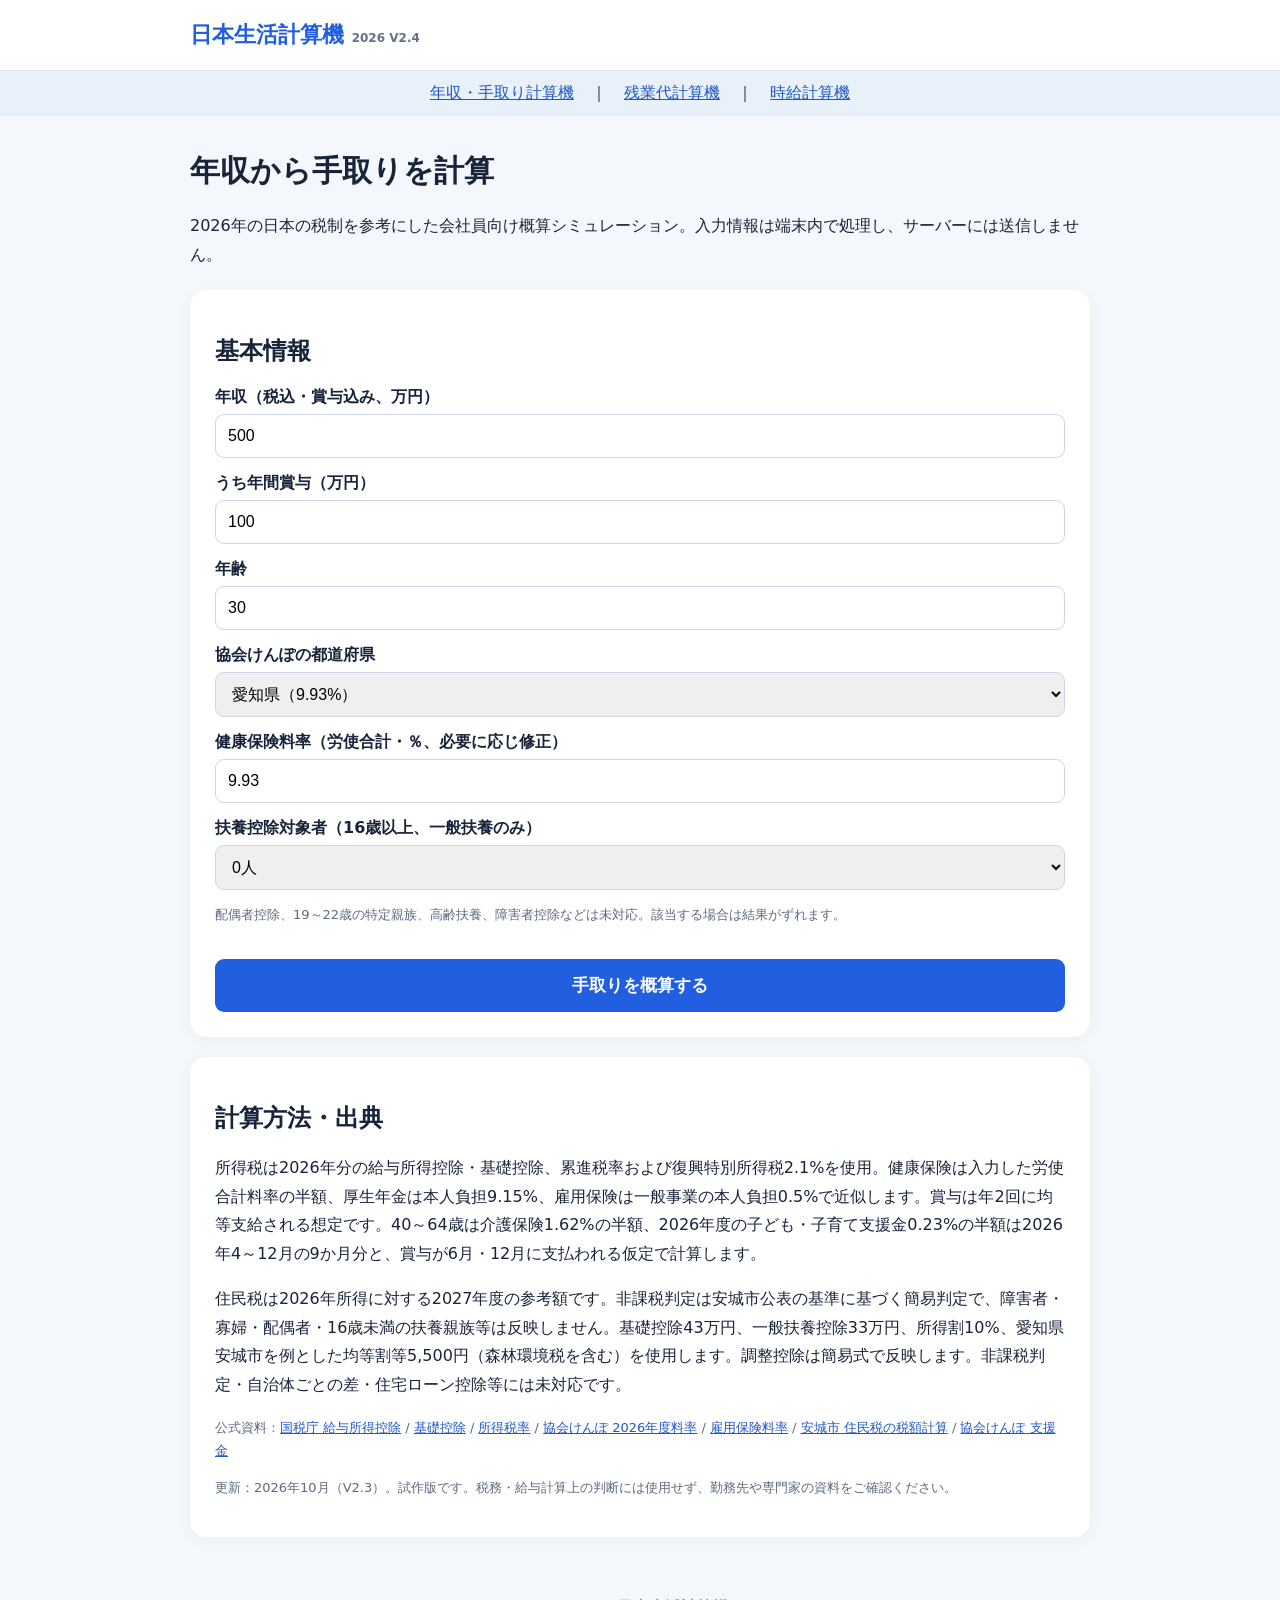
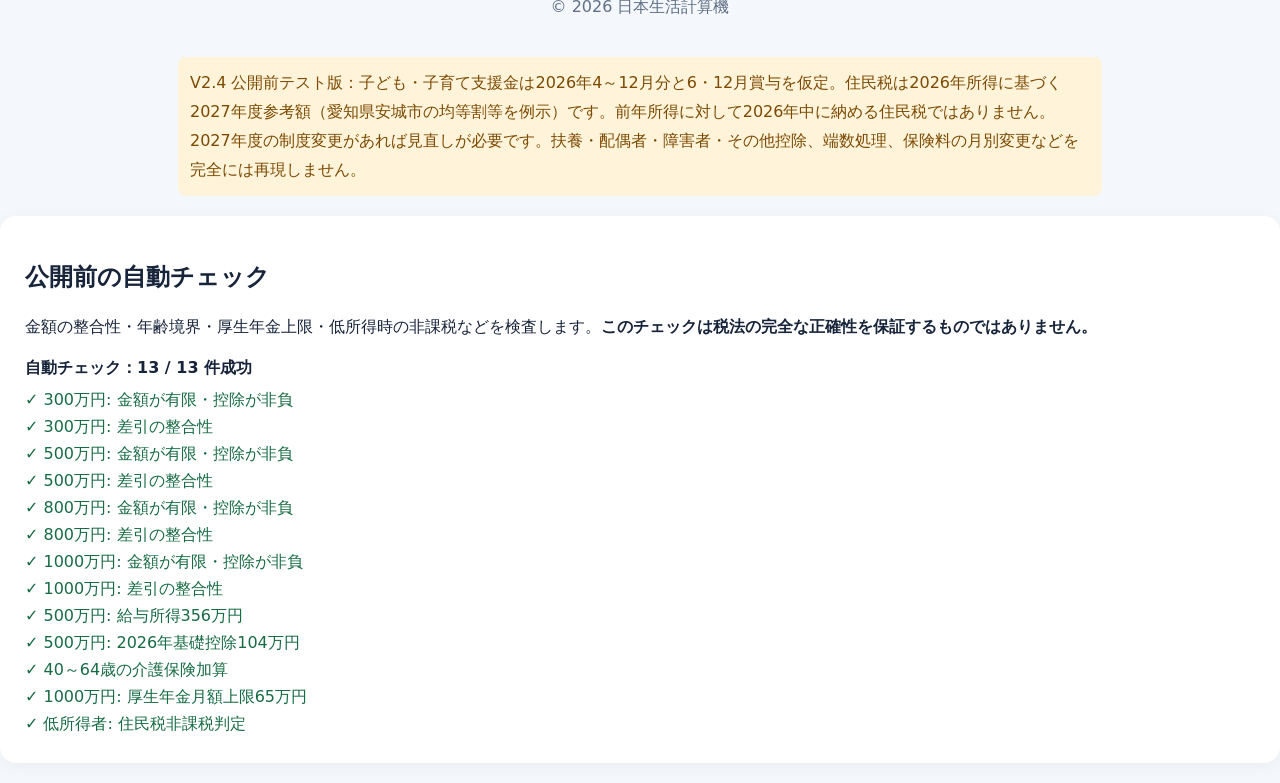
==== index.html @ a896afad "Add files via upload" ====
<!DOCTYPE html>
<html lang="ja"><head><meta charset="UTF-8"><meta name="viewport" content="width=device-width,initial-scale=1"><title>年収手取り計算 2026 | 日本生活計算機</title>
<style>body{font-family:system-ui,'Noto Sans JP',sans-serif;background:#f4f7fb;color:#17243a;margin:0}header{background:white;border-bottom:1px solid #dbe3ee;padding:20px max(20px,calc((100vw - 900px)/2));font-size:22px;font-weight:750;color:#225ee0}main{max-width:900px;margin:35px auto;padding:0 18px}h1{font-size:30px}p{line-height:1.8}.card{background:white;border-radius:16px;padding:25px;margin:20px 0;box-shadow:0 3px 16px #1527460c}label{display:block;font-weight:650;margin:15px 0 6px}input,select{width:100%;box-sizing:border-box;padding:12px;border:1px solid #ccd7e6;border-radius:9px;font-size:16px}button{background:#225ee0;color:white;border:0;border-radius:9px;padding:15px;width:100%;font-size:17px;font-weight:700;cursor:pointer;margin-top:20px}.grid{display:grid;grid-template-columns:1fr 1fr;gap:12px}.metric{background:#f3f7ff;border-radius:10px;padding:16px}.metric strong{display:block;font-size:23px;margin-top:5px}.hero{background:#eaf2ff;padding:20px;border-radius:12px;text-align:center}.hero strong{font-size:34px;color:#225ee0}.muted{color:#5c6b80;font-size:13px}.warning{background:#fff8e7;padding:12px;border-left:4px solid #e2a524}a{color:#2058c9}footer{text-align:center;color:#607086;padding:25px}@media(max-width:620px){.grid{grid-template-columns:1fr}h1{font-size:24px}.card{padding:18px}}</style></head><body>
<header>日本生活計算機 <small style="font-size:12px;color:#63718a">2026 V2.4</small>
</header>
<nav style="padding:12px;text-align:center;background:#e8f0fa">
  <a href="./index.html">年収・手取り計算機</a>
  <span style="margin:0 12px">｜</span>
  <a href="./overtime.html">残業代計算機</a>
  <span style="margin:0 12px">｜</span>
  <a href="./hourly.html">時給計算機</a>
</nav>
<main>
<h1>年収から手取りを計算</h1><p>2026年の日本の税制を参考にした会社員向け概算シミュレーション。入力情報は端末内で処理し、サーバーには送信しません。</p>
<div class="card"><h2>基本情報</h2><label for="income">年収（税込・賞与込み、万円）</label><input id="income" type="number" min="0" max="100000" value="500"><label for="bonus">うち年間賞与（万円）</label><input id="bonus" type="number" min="0" value="100"><label for="age">年齢</label><input id="age" type="number" min="18" max="100" value="30"><label for="pref">協会けんぽの都道府県</label><select id="pref"><option value="9.93">愛知県（9.93%）</option><option value="10">その他（下の欄で料率指定）</option></select><label for="health">健康保険料率（労使合計・％、必要に応じ修正）</label><input id="health" type="number" min="0" max="30" step="0.01" value="9.93"><label for="family">扶養控除対象者（16歳以上、一般扶養のみ）</label><select id="family"><option value="0">0人</option><option value="1">1人</option><option value="2">2人</option><option value="3">3人</option></select><p class="muted">配偶者控除、19～22歳の特定親族、高齢扶養、障害者控除などは未対応。該当する場合は結果がずれます。</p><button id="calc">手取りを概算する</button></div>
<div id="result" class="card" hidden><h2>年間の概算結果</h2><div class="hero">年間手取り（推計）<br><strong id="take">-</strong></div><div class="grid" style="margin-top:14px"><div class="metric">月平均手取り（賞与込み÷12）<strong id="monthly">-</strong></div><div class="metric">社会保険料（本人負担）<strong id="social">-</strong></div><div class="metric">所得税＋復興特別所得税<strong id="tax">-</strong></div><div class="metric">住民税（2026年所得→2027年度の参考額）<strong id="resident">-</strong></div></div><p class="warning">これは給与明細の再現ではありません。社会保険は標準報酬月額の等級を近似し、標準賞与額は上限を反映しますが、支給月・等級・端数処理の違いで実際の金額とずれます。住民税は前年所得で決まります。本表示は2026年所得に対する2027年度の参考値であり、2026年中の給与天引き額とは異なります。生命保険料控除・住宅ローン控除・配偶者控除等は未反映です。</p><div id="details" class="muted" style="line-height:1.9;margin-top:16px"></div></div>
<div class="card"><h2>計算方法・出典</h2><p>所得税は2026年分の給与所得控除・基礎控除、累進税率および復興特別所得税2.1%を使用。健康保険は入力した労使合計料率の半額、厚生年金は本人負担9.15%、雇用保険は一般事業の本人負担0.5%で近似します。賞与は年2回に均等支給される想定です。40～64歳は介護保険1.62%の半額、2026年度の子ども・子育て支援金0.23%の半額は2026年4～12月の9か月分と、賞与が6月・12月に支払われる仮定で計算します。</p><p>住民税は2026年所得に対する2027年度の参考額です。非課税判定は安城市公表の基準に基づく簡易判定で、障害者・寡婦・配偶者・16歳未満の扶養親族等は反映しません。基礎控除43万円、一般扶養控除33万円、所得割10%、愛知県安城市を例とした均等割等5,500円（森林環境税を含む）を使用します。調整控除は簡易式で反映します。非課税判定・自治体ごとの差・住宅ローン控除等には未対応です。</p><p class="muted">公式資料：<a href="https://www.nta.go.jp/taxes/shiraberu/taxanswer/shotoku/1410.htm" target="_blank" rel="noopener">国税庁 給与所得控除</a> / <a href="https://www.nta.go.jp/taxes/shiraberu/taxanswer/shotoku/1199.htm" target="_blank" rel="noopener">基礎控除</a> / <a href="https://www.nta.go.jp/taxes/shiraberu/taxanswer/shotoku/2260.htm" target="_blank" rel="noopener">所得税率</a> / <a href="https://www.kyoukaikenpo.or.jp/about/business/insurance_rate/rate_prefectures/r08/" target="_blank" rel="noopener">協会けんぽ 2026年度料率</a> / <a href="https://www.mhlw.go.jp/stf/seisakunitsuite/bunya/0000108634.html" target="_blank" rel="noopener">雇用保険料率</a> / <a href="https://www.city.anjo.aichi.jp/kurasu/zeikin/shiminzei/kojinshiminzei/zeigakukeisan.html" target="_blank" rel="noopener">安城市 住民税の税額計算</a> / <a href="https://www.kyoukaikenpo.or.jp/about/business/insurance_rate/003/index.html" target="_blank" rel="noopener">協会けんぽ 支援金</a></p><p class="muted">更新：2026年10月（V2.3）。試作版です。税務・給与計算上の判断には使用せず、勤務先や専門家の資料をご確認ください。</p></div></main><footer>© 2026 日本生活計算機</footer>
<p style="max-width:900px;margin:14px auto;color:#7c4a03;background:#fff4da;padding:12px;border-radius:8px">V2.4 公開前テスト版：子ども・子育て支援金は2026年4～12月分と6・12月賞与を仮定。住民税は2026年所得に基づく2027年度参考額（愛知県安城市の均等割等を例示）です。前年所得に対して2026年中に納める住民税ではありません。2027年度の制度変更があれば見直しが必要です。扶養・配偶者・障害者・その他控除、端数処理、保険料の月別変更などを完全には再現しません。</p>
<div class="card"><h2>公開前の自動チェック</h2><p>金額の整合性・年齢境界・厚生年金上限・低所得時の非課税などを検査します。<b>このチェックは税法の完全な正確性を保証するものではありません。</b></p><div id="test-report">テスト実行中...</div></div>
<script>
const $=id=>document.getElementById(id),yen=n=>Math.round(n).toLocaleString('ja-JP')+' 円';
$('pref').addEventListener('change',()=>{$('health').value=$('pref').value});
function salaryDeduction(y){if(y<=2200000)return Math.min(y,740000);if(y<=3600000)return y*.3+80000;if(y<=6600000)return y*.2+440000;if(y<=8500000)return y*.1+1100000;return 1950000}
function basic(y){if(y<=4890000)return 1040000;if(y<=6550000)return 670000;if(y<=23500000)return 620000;if(y<=24000000)return 480000;if(y<=24500000)return 320000;if(y<=25000000)return 160000;return 0}
function nationalTax(t){t=Math.floor(Math.max(0,t)/1000)*1000;let r=0,d=0;if(t<1950000){r=.05}else if(t<3300000){r=.1;d=97500}else if(t<6950000){r=.2;d=427500}else if(t<9000000){r=.23;d=636000}else if(t<18000000){r=.33;d=1536000}else if(t<40000000){r=.4;d=2796000}else{r=.45;d=4796000}return Math.max(0,t*r-d)*1.021}
// 協会けんぽ・厚生年金の標準報酬月額の代表的な等級（概算）
const grades=[58000,68000,78000,88000,98000,104000,110000,118000,126000,134000,142000,150000,160000,170000,180000,190000,200000,220000,240000,260000,280000,300000,320000,340000,360000,380000,410000,440000,470000,500000,530000,560000,590000,620000,650000,680000,710000,750000,790000,830000,880000,930000,980000,1030000,1090000,1150000,1210000,1270000,1330000,1390000];
function gradeFor(monthly, pension){
  const allowed=grades.filter(g=>pension?(g>=88000&&g<=650000):(g>=58000&&g<=1390000));
  let best=allowed[0];
  for(const g of allowed){if(Math.abs(g-monthly)<Math.abs(best-monthly))best=g}
  return best;
}
function estimate(input){
  const {y,b,age,rate,f}=input;
  const salary=Math.max(0,y-salaryDeduction(y)),base=basic(salary);
  const monthly=(y-b)/12;
  const healthGrade=gradeFor(monthly,false),pensionGrade=gradeFor(monthly,true);
  const careRate=age>=40&&age<=64?.0162:0;
  const bonusEach=b/2;
  const healthBonus=Math.min(5730000,Math.floor(b/1000)*1000);
  const pensionBonus=2*Math.min(1500000,Math.floor(bonusEach/1000)*1000);
  const healthBase=healthGrade*12+healthBonus;
  const pensionBase=pensionGrade*12+pensionBonus;
  const healthInsurance=healthBase*rate/100/2;
  const careInsurance=healthBase*careRate/2;
  // 2026年4月開始。年額は制度開始後の料率を12か月適用した比較用の年換算概算。
  const childSupport=(healthGrade*9+healthBonus)*.0023/2;
  const pensionInsurance=pensionBase*.0915;
  const unemployment=y*.005;
  const social=healthInsurance+careInsurance+childSupport+pensionInsurance+unemployment;
  const taxable=Math.max(0,salary-social-base-f*380000);
  const tax=Math.floor(nationalTax(taxable));
  const residentTaxable=Math.max(0,Math.floor((salary-social-430000-f*330000)/1000)*1000);
  // 安城市公表の非課税基準（扶養人数は入力した一般扶養のみの簡易モデル）
  const residentIncomeExempt = salary <= (f===0?450000:350000*(f+1)+420000);
  const residentFlatExempt = salary <= (f===0?420000:320000*(f+1)+289000);
  // 安城市モデル: 均等割4,500円＋森林環境税1,000円。調整控除の最低額2,500円（一般扶養人数による差額は簡易処理）
  const personalDiff=50000+f*50000; // 基礎控除の人的控除差5万円、一般扶養差5万円/人
  const adjust=residentTaxable<=2000000?Math.max(2500,Math.min(personalDiff,residentTaxable)*.05):Math.max(2500,(personalDiff-(residentTaxable-2000000))*.05);
  const residentIncomePart=residentIncomeExempt?0:Math.max(0,Math.floor((residentTaxable*.1-adjust)/100)*100);
  const residentFlatPart=residentFlatExempt?0:5500;
  const resident=residentIncomePart+residentFlatPart;
  return {y,b,salary,base,healthGrade,pensionGrade,healthInsurance,careInsurance,childSupport,pensionInsurance,unemployment,social,taxable,tax,residentTaxable,residentAdjust:residentIncomeExempt?0:adjust,residentIncomePart,residentFlatPart,resident,take:y-social-tax-resident};
}
// 公開前の回帰テスト（画面表示とブラウザコンソール）
function runRegressionTests(){
 const tests=[];
 const check=(name,ok)=>{tests.push({name,ok});console.assert(ok,name)};
 for(const income of [300,500,800,1000]){
   const r=estimate({y:income*10000,b:income*2000,age:30,rate:9.93,f:0});
   check(`${income}万円: 金額が有限・控除が非負`,Number.isFinite(r.take)&&r.take<=r.y&&r.social>=0&&r.tax>=0&&r.resident>=0);
   check(`${income}万円: 差引の整合性`,Math.abs(r.take-(r.y-r.social-r.tax-r.resident))<.01);
 }
 const p={y:5000000,b:1000000,age:30,rate:9.93,f:0};
 const a=estimate(p),older=estimate({...p,age:45});
 check('500万円: 給与所得356万円',a.salary===3560000);
 check('500万円: 2026年基礎控除104万円',a.base===1040000);
 check('40～64歳の介護保険加算',older.careInsurance>0&&a.careInsurance===0);
 const high=estimate({y:10000000,b:2000000,age:30,rate:9.93,f:0});
 check('1000万円: 厚生年金月額上限65万円',high.pensionGrade===650000);
 const low=estimate({y:1000000,b:0,age:30,rate:9.93,f:0});
 check('低所得者: 住民税非課税判定',low.resident===0);
 return tests;
}
const testResults=runRegressionTests();
const report=document.getElementById('test-report');
report.innerHTML=`<b>自動チェック：${testResults.filter(t=>t.ok).length} / ${testResults.length} 件成功</b><div style="margin-top:8px">${testResults.map(t=>`<div style="padding:3px 0;color:${t.ok?'#176b45':'#b42318'}">${t.ok?'✓':'✗'} ${t.name}</div>`).join('')}</div>`;
$('calc').addEventListener('click',()=>{
  const man=Number($('income').value),b=Number($('bonus').value),age=Number($('age').value),rate=Number($('health').value),f=Number($('family').value);
  if(!$('income').value||!Number.isFinite(man)||man<=0||!Number.isFinite(b)||b<0||b>man||!Number.isFinite(age)||age<18||age>100||!Number.isFinite(rate)||rate<0||rate>30){alert('年収・賞与・年齢・健康保険料率を確認してください。');return}
  const r=estimate({y:man*10000,b:b*10000,age,rate,f});
  $('take').textContent=yen(r.take);
  $('monthly').textContent=yen(r.take/12);
  $('social').textContent=yen(r.social);
  $('tax').textContent=yen(r.tax);
  $('resident').textContent=yen(r.resident);
  $('details').innerHTML='<h3>計算の内訳（概算）</h3>'+[
    ['給与収入',r.y],['給与所得控除',salaryDeduction(r.y)],['給与所得',r.salary],
    ['所得税の基礎控除',r.base],['健康保険（本人負担）',r.healthInsurance],['介護保険（40～64歳）',r.careInsurance],['子ども・子育て支援金（4～12月＋賞与2回の仮定）',r.childSupport],
    ['厚生年金',r.pensionInsurance],['雇用保険',r.unemployment],
    ['所得税の課税所得（千円未満切捨て前）',r.taxable],
    ['住民税の課税所得（簡易）',r.residentTaxable],['住民税・調整控除（簡易）',r.residentAdjust],['住民税・所得割（簡易）',r.residentIncomePart],['住民税・均等割＋森林環境税（安城市例）',r.residentFlatPart]
  ].map(([name,val])=>'<div style="display:flex;justify-content:space-between;gap:10px;border-bottom:1px solid #e7edf5;padding:6px 0"><span>'+name+'</span><b>'+yen(val)+'</b></div>').join('')+
  '<p>標準報酬月額の概算：健康保険 '+yen(r.healthGrade)+' ／ 厚生年金 '+yen(r.pensionGrade)+'。賞与は年2回均等支給と仮定。子ども・子育て支援金は2026年4～12月の9か月分と、賞与が6月・12月に各半額支給される仮定です。住民税は2026年所得に対する2027年度の参考額です。非課税判定は安城市公表の基準に基づく簡易判定で、障害者・寡婦・配偶者・16歳未満の扶養親族等は反映しません。</p>';
  $('result').hidden=false;$('result').scrollIntoView({behavior:'smooth'});
});
</script></body></html>
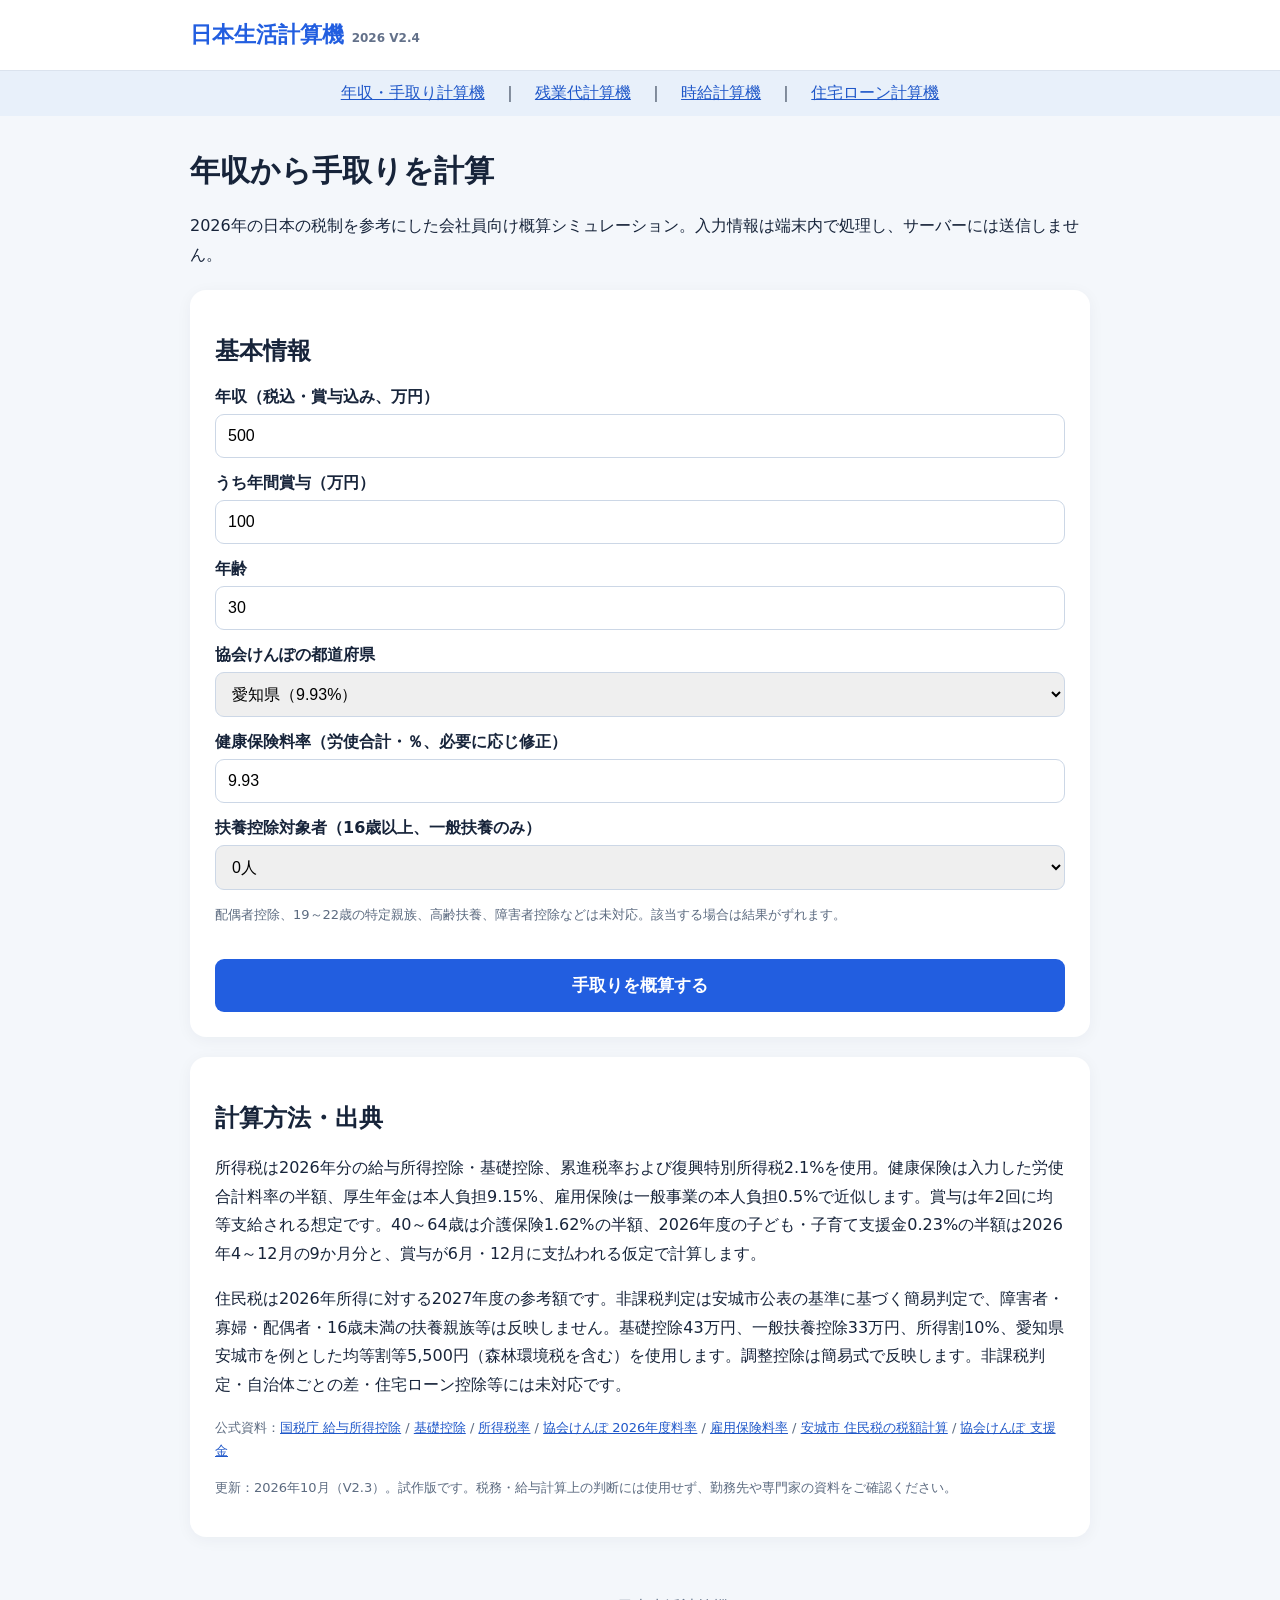
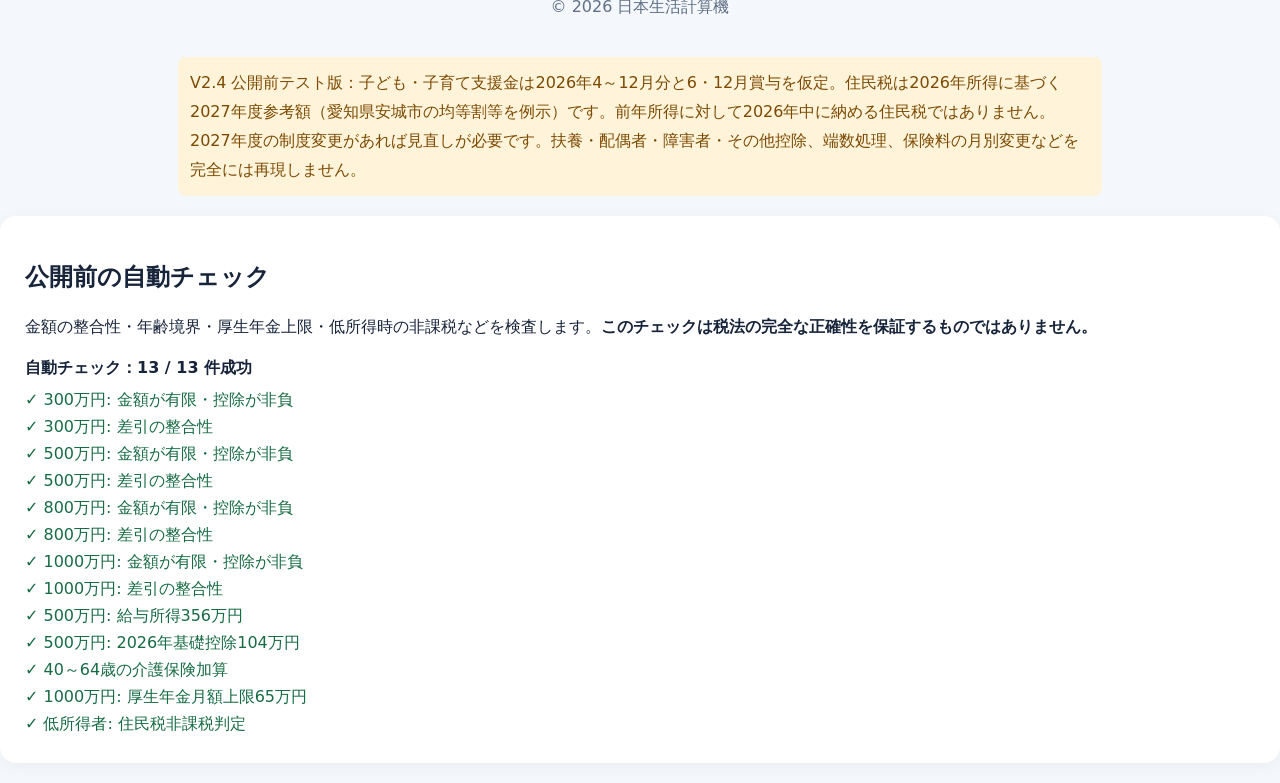
==== commit 651658c3: "Add files via upload" ====
--- a/index.html
+++ b/index.html
@@ -9,6 +9,8 @@
   <a href="./overtime.html">残業代計算機</a>
   <span style="margin:0 12px">｜</span>
   <a href="./hourly.html">時給計算機</a>
+   <span style="margin:0 12px">｜</span>
+   <a href="./mortgage.html">住宅ローン計算機</a>
 </nav>
 <main>
 <h1>年収から手取りを計算</h1><p>2026年の日本の税制を参考にした会社員向け概算シミュレーション。入力情報は端末内で処理し、サーバーには送信しません。</p>
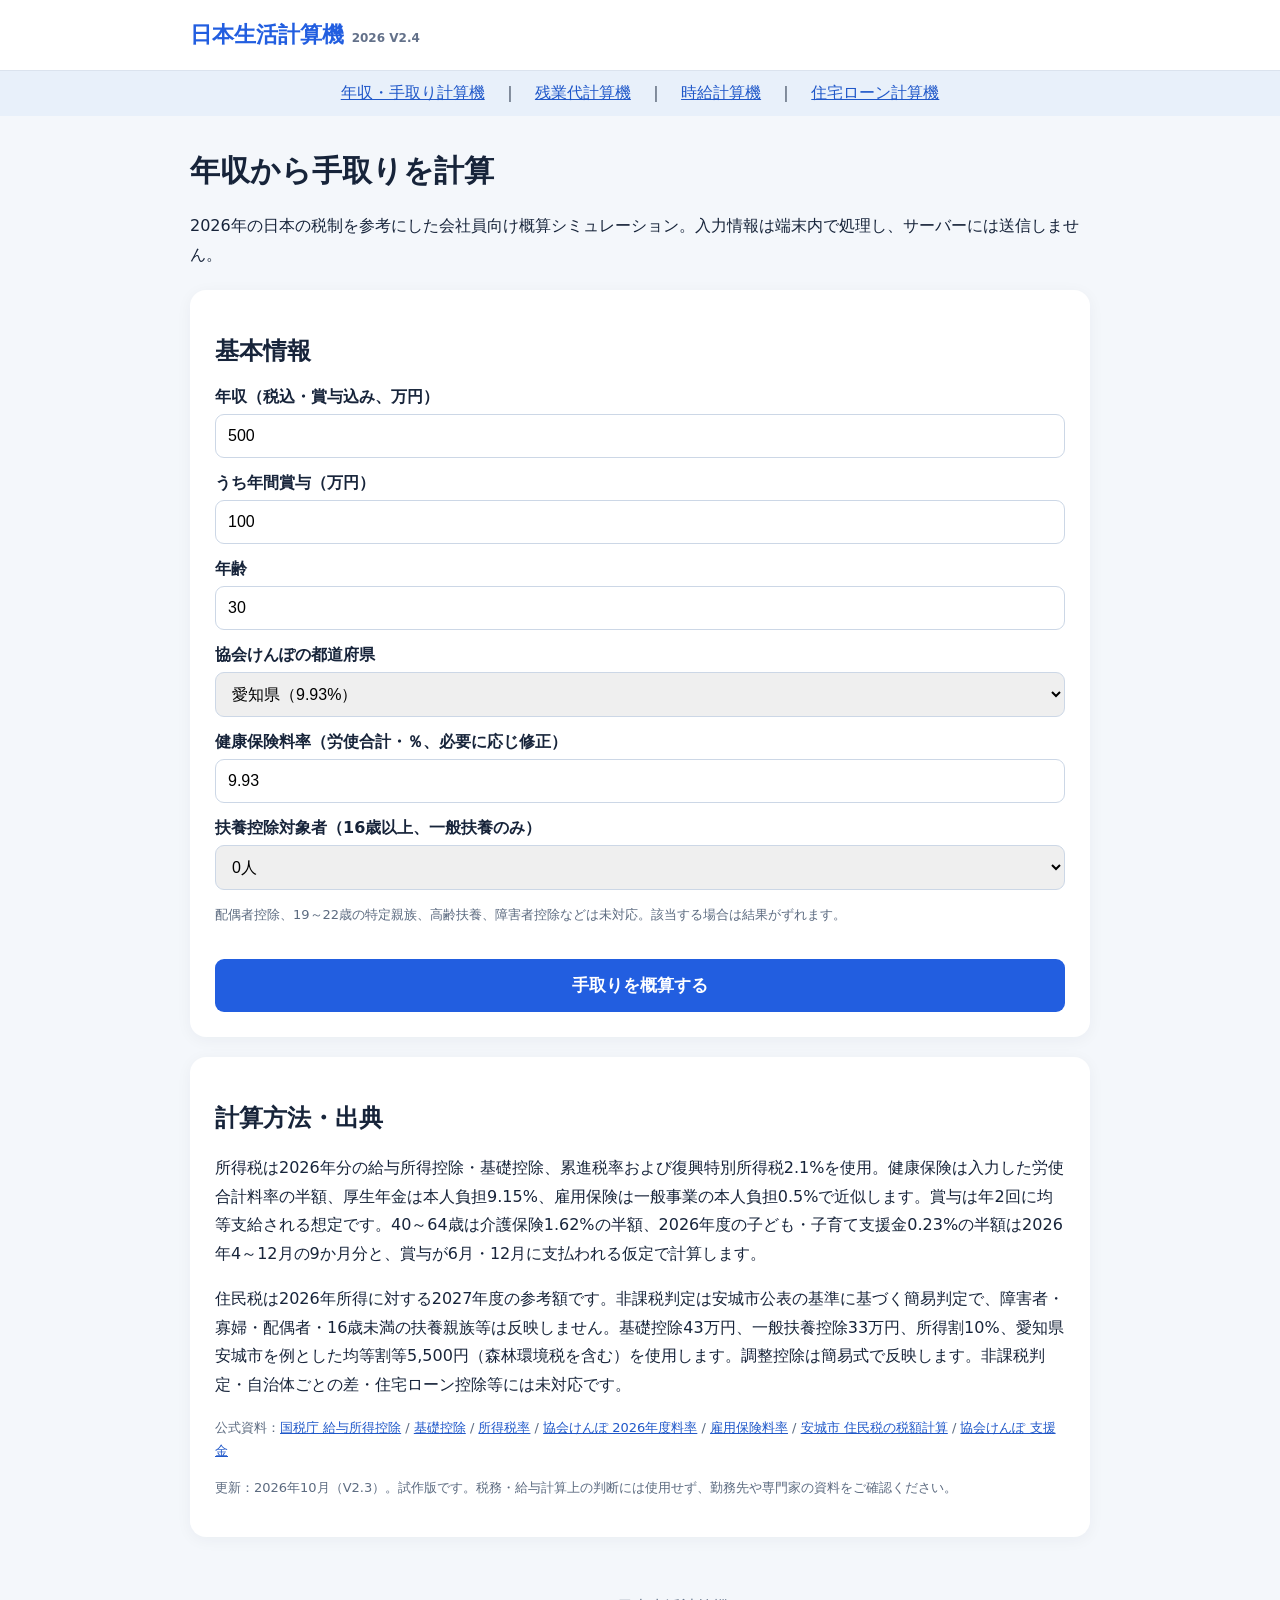
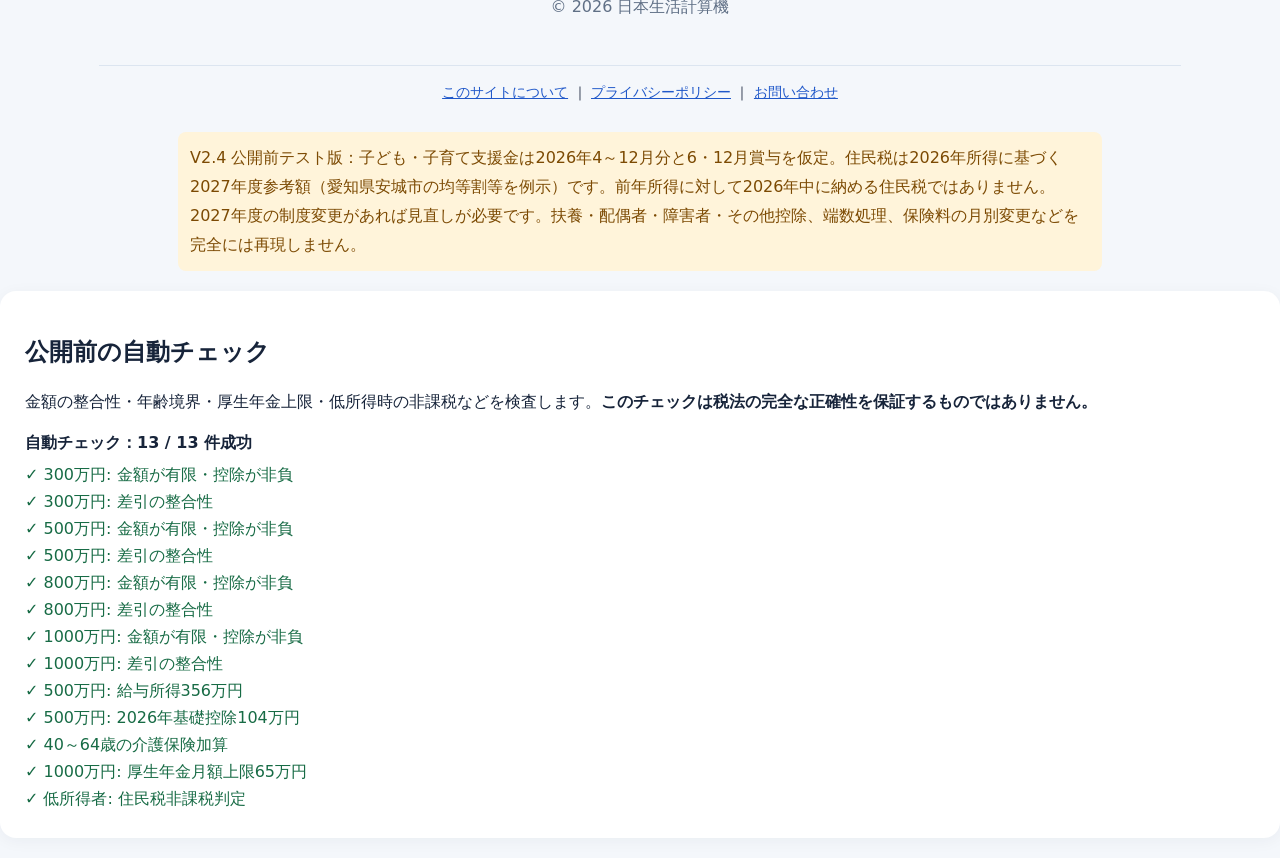
==== commit b833b178: "Add files via upload" ====
--- a/index.html
+++ b/index.html
@@ -17,6 +17,7 @@
 <div class="card"><h2>基本情報</h2><label for="income">年収（税込・賞与込み、万円）</label><input id="income" type="number" min="0" max="100000" value="500"><label for="bonus">うち年間賞与（万円）</label><input id="bonus" type="number" min="0" value="100"><label for="age">年齢</label><input id="age" type="number" min="18" max="100" value="30"><label for="pref">協会けんぽの都道府県</label><select id="pref"><option value="9.93">愛知県（9.93%）</option><option value="10">その他（下の欄で料率指定）</option></select><label for="health">健康保険料率（労使合計・％、必要に応じ修正）</label><input id="health" type="number" min="0" max="30" step="0.01" value="9.93"><label for="family">扶養控除対象者（16歳以上、一般扶養のみ）</label><select id="family"><option value="0">0人</option><option value="1">1人</option><option value="2">2人</option><option value="3">3人</option></select><p class="muted">配偶者控除、19～22歳の特定親族、高齢扶養、障害者控除などは未対応。該当する場合は結果がずれます。</p><button id="calc">手取りを概算する</button></div>
 <div id="result" class="card" hidden><h2>年間の概算結果</h2><div class="hero">年間手取り（推計）<br><strong id="take">-</strong></div><div class="grid" style="margin-top:14px"><div class="metric">月平均手取り（賞与込み÷12）<strong id="monthly">-</strong></div><div class="metric">社会保険料（本人負担）<strong id="social">-</strong></div><div class="metric">所得税＋復興特別所得税<strong id="tax">-</strong></div><div class="metric">住民税（2026年所得→2027年度の参考額）<strong id="resident">-</strong></div></div><p class="warning">これは給与明細の再現ではありません。社会保険は標準報酬月額の等級を近似し、標準賞与額は上限を反映しますが、支給月・等級・端数処理の違いで実際の金額とずれます。住民税は前年所得で決まります。本表示は2026年所得に対する2027年度の参考値であり、2026年中の給与天引き額とは異なります。生命保険料控除・住宅ローン控除・配偶者控除等は未反映です。</p><div id="details" class="muted" style="line-height:1.9;margin-top:16px"></div></div>
 <div class="card"><h2>計算方法・出典</h2><p>所得税は2026年分の給与所得控除・基礎控除、累進税率および復興特別所得税2.1%を使用。健康保険は入力した労使合計料率の半額、厚生年金は本人負担9.15%、雇用保険は一般事業の本人負担0.5%で近似します。賞与は年2回に均等支給される想定です。40～64歳は介護保険1.62%の半額、2026年度の子ども・子育て支援金0.23%の半額は2026年4～12月の9か月分と、賞与が6月・12月に支払われる仮定で計算します。</p><p>住民税は2026年所得に対する2027年度の参考額です。非課税判定は安城市公表の基準に基づく簡易判定で、障害者・寡婦・配偶者・16歳未満の扶養親族等は反映しません。基礎控除43万円、一般扶養控除33万円、所得割10%、愛知県安城市を例とした均等割等5,500円（森林環境税を含む）を使用します。調整控除は簡易式で反映します。非課税判定・自治体ごとの差・住宅ローン控除等には未対応です。</p><p class="muted">公式資料：<a href="https://www.nta.go.jp/taxes/shiraberu/taxanswer/shotoku/1410.htm" target="_blank" rel="noopener">国税庁 給与所得控除</a> / <a href="https://www.nta.go.jp/taxes/shiraberu/taxanswer/shotoku/1199.htm" target="_blank" rel="noopener">基礎控除</a> / <a href="https://www.nta.go.jp/taxes/shiraberu/taxanswer/shotoku/2260.htm" target="_blank" rel="noopener">所得税率</a> / <a href="https://www.kyoukaikenpo.or.jp/about/business/insurance_rate/rate_prefectures/r08/" target="_blank" rel="noopener">協会けんぽ 2026年度料率</a> / <a href="https://www.mhlw.go.jp/stf/seisakunitsuite/bunya/0000108634.html" target="_blank" rel="noopener">雇用保険料率</a> / <a href="https://www.city.anjo.aichi.jp/kurasu/zeikin/shiminzei/kojinshiminzei/zeigakukeisan.html" target="_blank" rel="noopener">安城市 住民税の税額計算</a> / <a href="https://www.kyoukaikenpo.or.jp/about/business/insurance_rate/003/index.html" target="_blank" rel="noopener">協会けんぽ 支援金</a></p><p class="muted">更新：2026年10月（V2.3）。試作版です。税務・給与計算上の判断には使用せず、勤務先や専門家の資料をご確認ください。</p></div></main><footer>© 2026 日本生活計算機</footer>
+<div class="site-info-links" style="max-width:1050px;margin:22px auto 12px;padding:12px 16px;text-align:center;line-height:2;border-top:1px solid #dce5f0;font-size:14px"><a href="./about.html">このサイトについて</a> ｜ <a href="./privacy.html">プライバシーポリシー</a> ｜ <a href="./contact.html">お問い合わせ</a></div>
 <p style="max-width:900px;margin:14px auto;color:#7c4a03;background:#fff4da;padding:12px;border-radius:8px">V2.4 公開前テスト版：子ども・子育て支援金は2026年4～12月分と6・12月賞与を仮定。住民税は2026年所得に基づく2027年度参考額（愛知県安城市の均等割等を例示）です。前年所得に対して2026年中に納める住民税ではありません。2027年度の制度変更があれば見直しが必要です。扶養・配偶者・障害者・その他控除、端数処理、保険料の月別変更などを完全には再現しません。</p>
 <div class="card"><h2>公開前の自動チェック</h2><p>金額の整合性・年齢境界・厚生年金上限・低所得時の非課税などを検査します。<b>このチェックは税法の完全な正確性を保証するものではありません。</b></p><div id="test-report">テスト実行中...</div></div>
 <script>
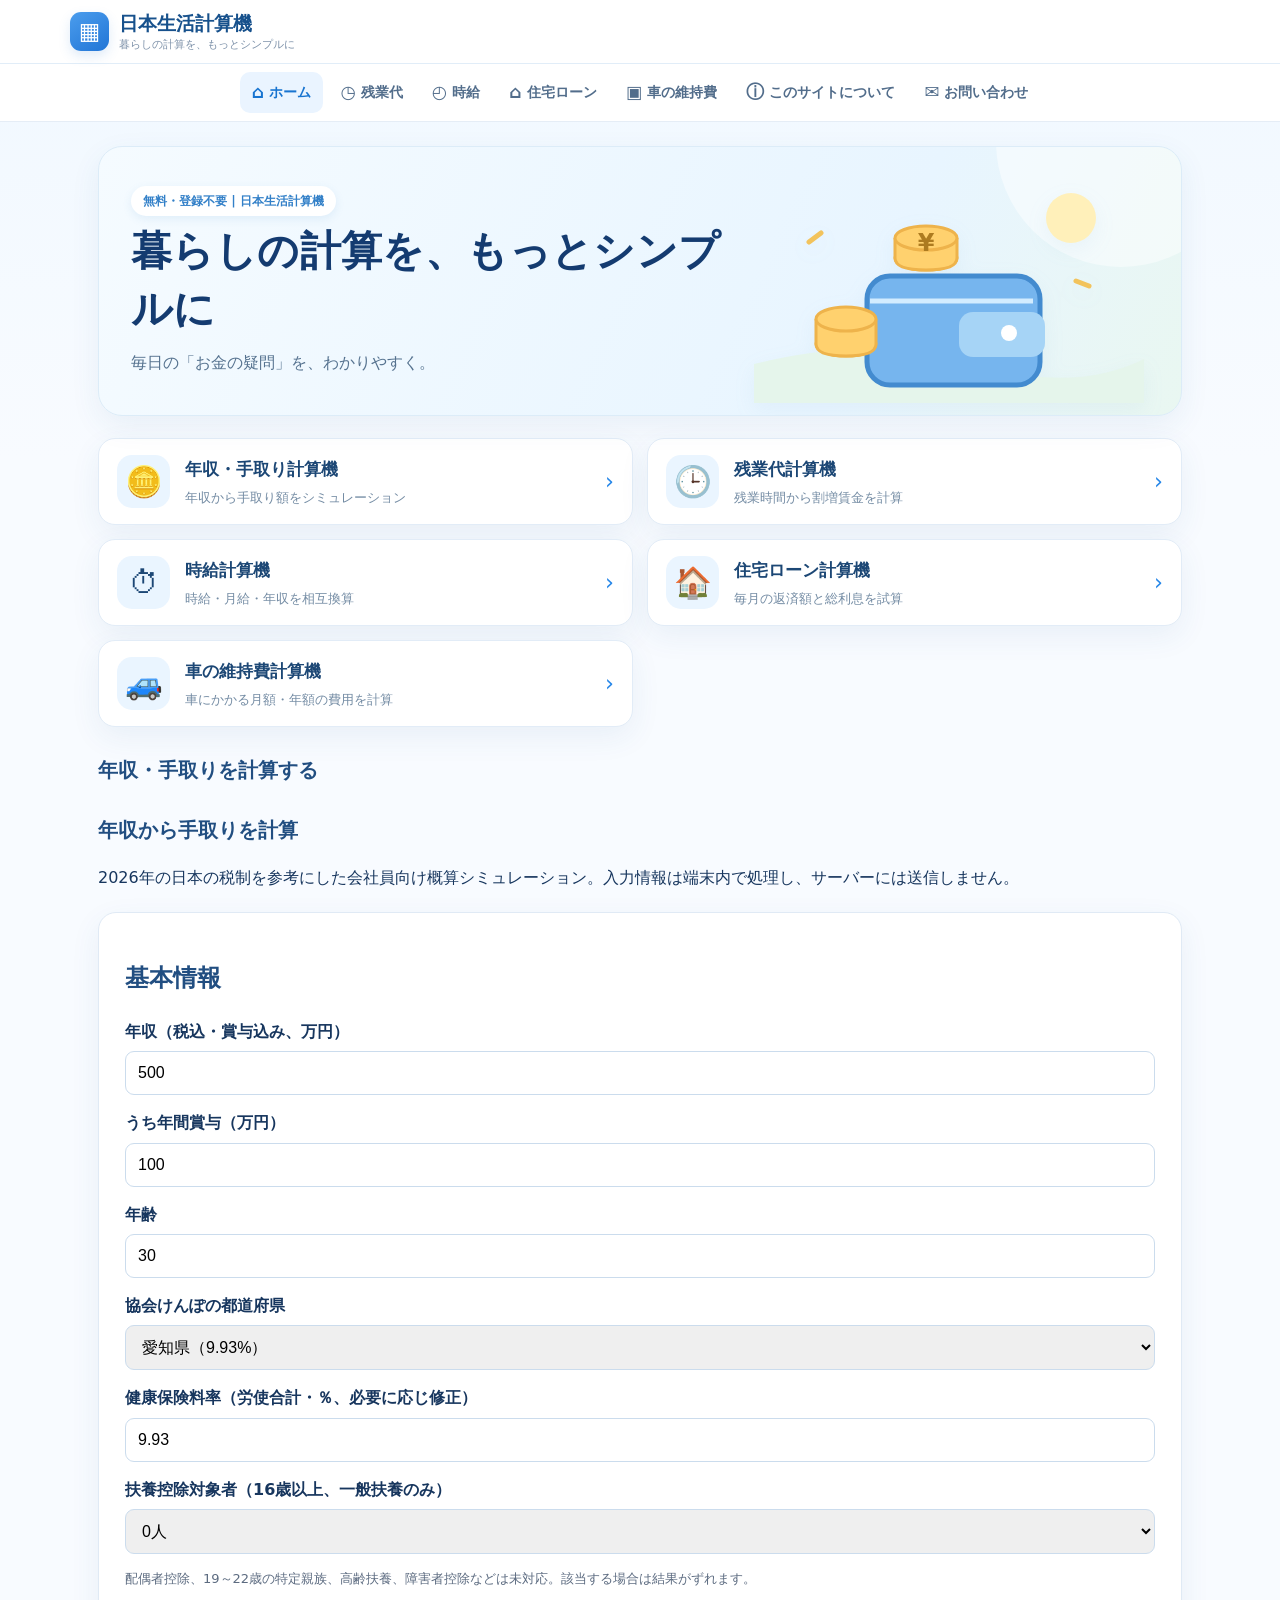
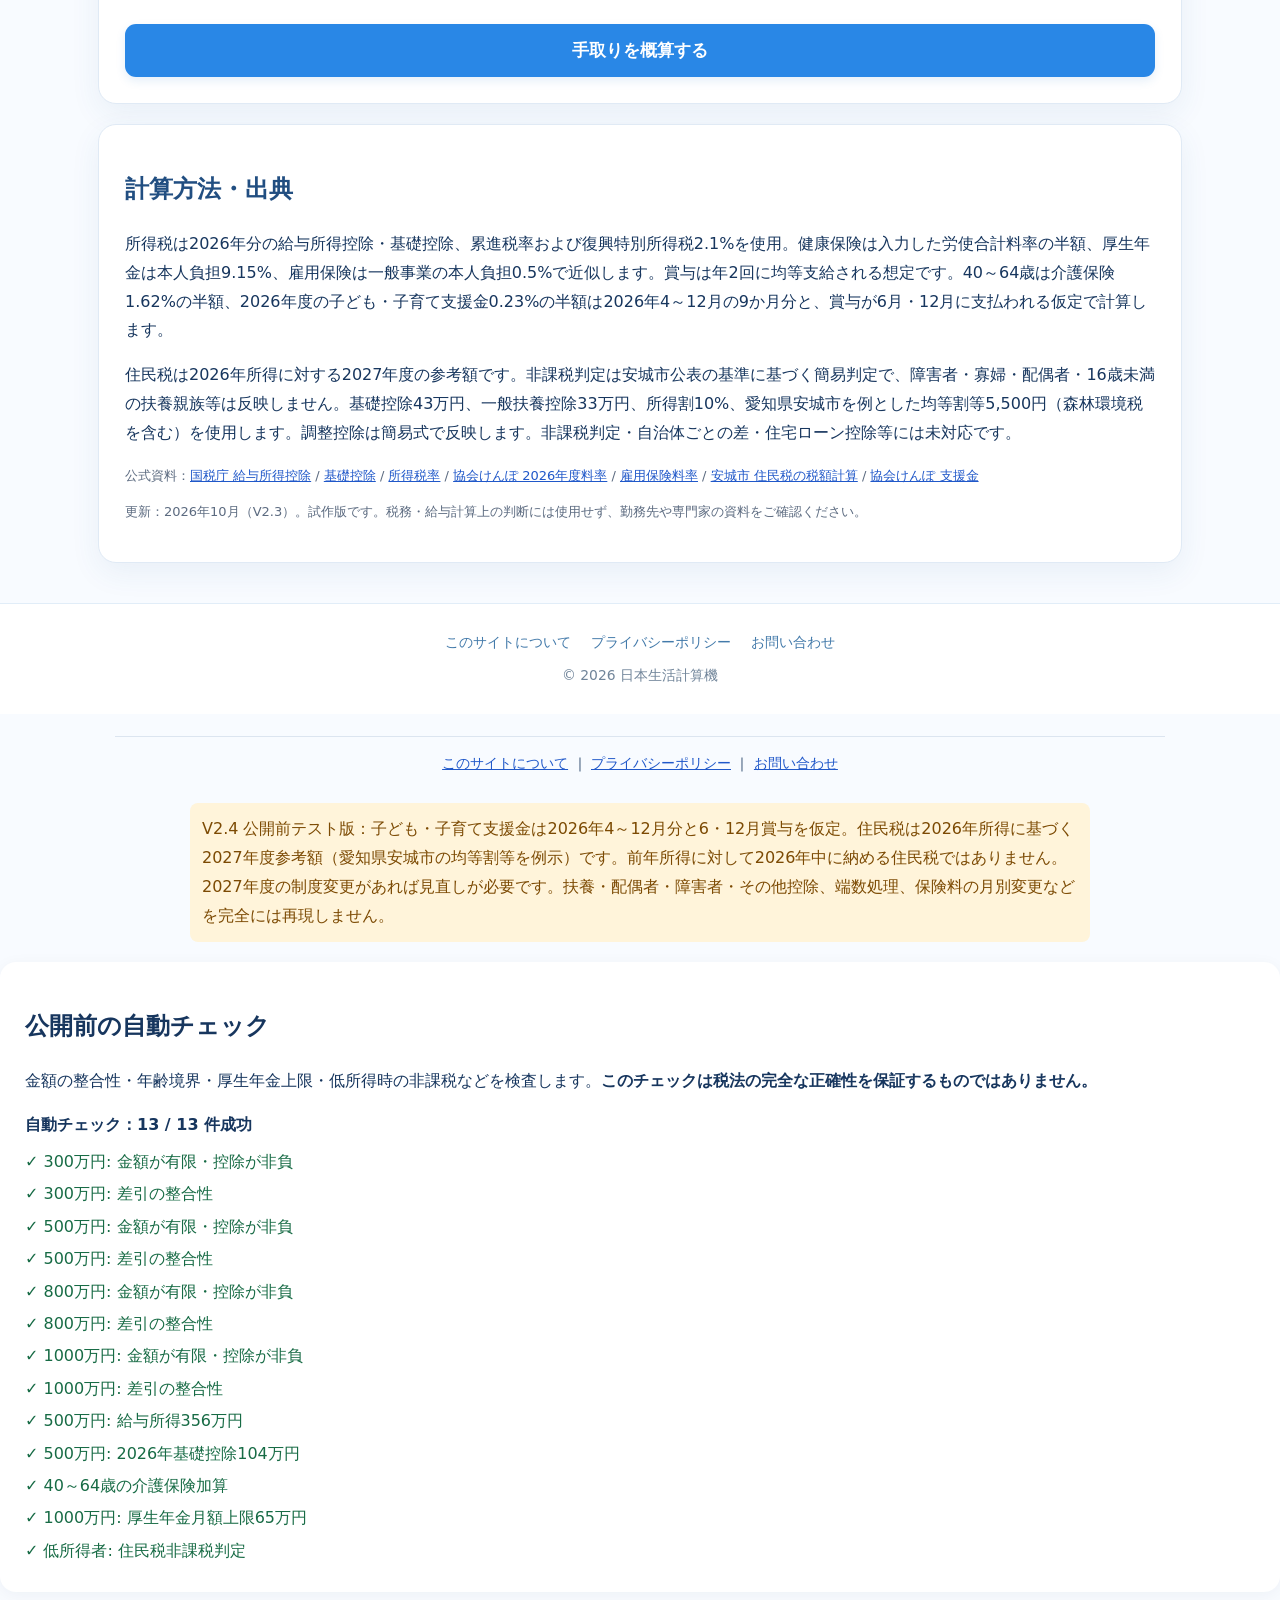
==== commit c94bb065: "Add files via upload" ====
--- a/index.html
+++ b/index.html
@@ -1,22 +1,31 @@
 <!DOCTYPE html>
-<html lang="ja"><head><meta charset="UTF-8"><meta name="viewport" content="width=device-width,initial-scale=1"><title>年収手取り計算 2026 | 日本生活計算機</title>
-<style>body{font-family:system-ui,'Noto Sans JP',sans-serif;background:#f4f7fb;color:#17243a;margin:0}header{background:white;border-bottom:1px solid #dbe3ee;padding:20px max(20px,calc((100vw - 900px)/2));font-size:22px;font-weight:750;color:#225ee0}main{max-width:900px;margin:35px auto;padding:0 18px}h1{font-size:30px}p{line-height:1.8}.card{background:white;border-radius:16px;padding:25px;margin:20px 0;box-shadow:0 3px 16px #1527460c}label{display:block;font-weight:650;margin:15px 0 6px}input,select{width:100%;box-sizing:border-box;padding:12px;border:1px solid #ccd7e6;border-radius:9px;font-size:16px}button{background:#225ee0;color:white;border:0;border-radius:9px;padding:15px;width:100%;font-size:17px;font-weight:700;cursor:pointer;margin-top:20px}.grid{display:grid;grid-template-columns:1fr 1fr;gap:12px}.metric{background:#f3f7ff;border-radius:10px;padding:16px}.metric strong{display:block;font-size:23px;margin-top:5px}.hero{background:#eaf2ff;padding:20px;border-radius:12px;text-align:center}.hero strong{font-size:34px;color:#225ee0}.muted{color:#5c6b80;font-size:13px}.warning{background:#fff8e7;padding:12px;border-left:4px solid #e2a524}a{color:#2058c9}footer{text-align:center;color:#607086;padding:25px}@media(max-width:620px){.grid{grid-template-columns:1fr}h1{font-size:24px}.card{padding:18px}}</style></head><body>
-<header>日本生活計算機 <small style="font-size:12px;color:#63718a">2026 V2.4</small>
-</header>
-<nav style="padding:12px;text-align:center;background:#e8f0fa">
-  <a href="./index.html">年収・手取り計算機</a>
-  <span style="margin:0 12px">｜</span>
-  <a href="./overtime.html">残業代計算機</a>
-  <span style="margin:0 12px">｜</span>
-  <a href="./hourly.html">時給計算機</a>
-   <span style="margin:0 12px">｜</span>
-   <a href="./mortgage.html">住宅ローン計算機</a>
-</nav>
-<main>
-<h1>年収から手取りを計算</h1><p>2026年の日本の税制を参考にした会社員向け概算シミュレーション。入力情報は端末内で処理し、サーバーには送信しません。</p>
-<div class="card"><h2>基本情報</h2><label for="income">年収（税込・賞与込み、万円）</label><input id="income" type="number" min="0" max="100000" value="500"><label for="bonus">うち年間賞与（万円）</label><input id="bonus" type="number" min="0" value="100"><label for="age">年齢</label><input id="age" type="number" min="18" max="100" value="30"><label for="pref">協会けんぽの都道府県</label><select id="pref"><option value="9.93">愛知県（9.93%）</option><option value="10">その他（下の欄で料率指定）</option></select><label for="health">健康保険料率（労使合計・％、必要に応じ修正）</label><input id="health" type="number" min="0" max="30" step="0.01" value="9.93"><label for="family">扶養控除対象者（16歳以上、一般扶養のみ）</label><select id="family"><option value="0">0人</option><option value="1">1人</option><option value="2">2人</option><option value="3">3人</option></select><p class="muted">配偶者控除、19～22歳の特定親族、高齢扶養、障害者控除などは未対応。該当する場合は結果がずれます。</p><button id="calc">手取りを概算する</button></div>
-<div id="result" class="card" hidden><h2>年間の概算結果</h2><div class="hero">年間手取り（推計）<br><strong id="take">-</strong></div><div class="grid" style="margin-top:14px"><div class="metric">月平均手取り（賞与込み÷12）<strong id="monthly">-</strong></div><div class="metric">社会保険料（本人負担）<strong id="social">-</strong></div><div class="metric">所得税＋復興特別所得税<strong id="tax">-</strong></div><div class="metric">住民税（2026年所得→2027年度の参考額）<strong id="resident">-</strong></div></div><p class="warning">これは給与明細の再現ではありません。社会保険は標準報酬月額の等級を近似し、標準賞与額は上限を反映しますが、支給月・等級・端数処理の違いで実際の金額とずれます。住民税は前年所得で決まります。本表示は2026年所得に対する2027年度の参考値であり、2026年中の給与天引き額とは異なります。生命保険料控除・住宅ローン控除・配偶者控除等は未反映です。</p><div id="details" class="muted" style="line-height:1.9;margin-top:16px"></div></div>
-<div class="card"><h2>計算方法・出典</h2><p>所得税は2026年分の給与所得控除・基礎控除、累進税率および復興特別所得税2.1%を使用。健康保険は入力した労使合計料率の半額、厚生年金は本人負担9.15%、雇用保険は一般事業の本人負担0.5%で近似します。賞与は年2回に均等支給される想定です。40～64歳は介護保険1.62%の半額、2026年度の子ども・子育て支援金0.23%の半額は2026年4～12月の9か月分と、賞与が6月・12月に支払われる仮定で計算します。</p><p>住民税は2026年所得に対する2027年度の参考額です。非課税判定は安城市公表の基準に基づく簡易判定で、障害者・寡婦・配偶者・16歳未満の扶養親族等は反映しません。基礎控除43万円、一般扶養控除33万円、所得割10%、愛知県安城市を例とした均等割等5,500円（森林環境税を含む）を使用します。調整控除は簡易式で反映します。非課税判定・自治体ごとの差・住宅ローン控除等には未対応です。</p><p class="muted">公式資料：<a href="https://www.nta.go.jp/taxes/shiraberu/taxanswer/shotoku/1410.htm" target="_blank" rel="noopener">国税庁 給与所得控除</a> / <a href="https://www.nta.go.jp/taxes/shiraberu/taxanswer/shotoku/1199.htm" target="_blank" rel="noopener">基礎控除</a> / <a href="https://www.nta.go.jp/taxes/shiraberu/taxanswer/shotoku/2260.htm" target="_blank" rel="noopener">所得税率</a> / <a href="https://www.kyoukaikenpo.or.jp/about/business/insurance_rate/rate_prefectures/r08/" target="_blank" rel="noopener">協会けんぽ 2026年度料率</a> / <a href="https://www.mhlw.go.jp/stf/seisakunitsuite/bunya/0000108634.html" target="_blank" rel="noopener">雇用保険料率</a> / <a href="https://www.city.anjo.aichi.jp/kurasu/zeikin/shiminzei/kojinshiminzei/zeigakukeisan.html" target="_blank" rel="noopener">安城市 住民税の税額計算</a> / <a href="https://www.kyoukaikenpo.or.jp/about/business/insurance_rate/003/index.html" target="_blank" rel="noopener">協会けんぽ 支援金</a></p><p class="muted">更新：2026年10月（V2.3）。試作版です。税務・給与計算上の判断には使用せず、勤務先や専門家の資料をご確認ください。</p></div></main><footer>© 2026 日本生活計算機</footer>
+
+<html lang="ja"><head><meta charset="utf-8"/><meta content="width=device-width,initial-scale=1" name="viewport"/><title>年収手取り計算 2026 | 日本生活計算機</title>
+<style>body{font-family:system-ui,'Noto Sans JP',sans-serif;background:#f4f7fb;color:#17243a;margin:0}header{background:white;border-bottom:1px solid #dbe3ee;padding:20px max(20px,calc((100vw - 900px)/2));font-size:22px;font-weight:750;color:#225ee0}main{max-width:900px;margin:35px auto;padding:0 18px}h1{font-size:30px}p{line-height:1.8}.card{background:white;border-radius:16px;padding:25px;margin:20px 0;box-shadow:0 3px 16px #1527460c}label{display:block;font-weight:650;margin:15px 0 6px}input,select{width:100%;box-sizing:border-box;padding:12px;border:1px solid #ccd7e6;border-radius:9px;font-size:16px}button{background:#225ee0;color:white;border:0;border-radius:9px;padding:15px;width:100%;font-size:17px;font-weight:700;cursor:pointer;margin-top:20px}.grid{display:grid;grid-template-columns:1fr 1fr;gap:12px}.metric{background:#f3f7ff;border-radius:10px;padding:16px}.metric strong{display:block;font-size:23px;margin-top:5px}.hero{background:#eaf2ff;padding:20px;border-radius:12px;text-align:center}.hero strong{font-size:34px;color:#225ee0}.muted{color:#5c6b80;font-size:13px}.warning{background:#fff8e7;padding:12px;border-left:4px solid #e2a524}a{color:#2058c9}footer{text-align:center;color:#607086;padding:25px}@media(max-width:620px){.grid{grid-template-columns:1fr}h1{font-size:24px}.card{padding:18px}}</style><style>
+/* 2026 site-wide visual refresh: styles only, calculator JS untouched */
+:root{--ui-ink:#17365e;--ui-blue:#2787e8;--ui-border:#e0eaf5;--ui-sky:#edf7ff;--ui-shadow:0 10px 30px rgba(43,99,153,.075)}
+html{scroll-behavior:smooth}body{background:linear-gradient(180deg,#f0f8ff 0,#f8fbff 460px,#f8fbff 100%)!important;color:var(--ui-ink)!important;font-family:system-ui,-apple-system,"Hiragino Kaku Gothic ProN","Yu Gothic",Meiryo,sans-serif!important;line-height:1.65}*{box-sizing:border-box}
+.site-top{background:rgba(255,255,255,.97)!important;border-bottom:1px solid #e1edf8!important;padding:0!important;color:var(--ui-ink)!important;box-shadow:0 3px 16px rgba(33,98,158,.04)}
+.site-top .site-top-inner{max-width:1180px;margin:auto;padding:12px 20px;display:flex;align-items:center;justify-content:space-between;gap:15px;flex-wrap:wrap}
+.site-brand{display:flex;align-items:center;gap:10px;text-decoration:none!important;color:#17518c!important;font-size:1.18rem;font-weight:800;line-height:1.25}.brand-mark{display:grid;place-items:center;width:39px;height:39px;border-radius:11px;background:linear-gradient(145deg,#4b9ded,#2175d6);color:white;font-size:23px;box-shadow:0 5px 12px #448bd42b}.brand-sub{display:block;font-size:.67rem;color:#7d91a9;font-weight:500;margin-top:2px}
+.site-nav{background:#fff!important;border-bottom:1px solid #e5edf6!important;padding:0!important;text-align:left!important}.site-nav-inner{max-width:1180px;margin:auto;padding:8px 18px;display:flex;gap:5px;align-items:center;flex-wrap:wrap;justify-content:center}.site-nav a{display:inline-flex;align-items:center;gap:5px;padding:9px 12px!important;border-radius:10px;color:#526d8b!important;text-decoration:none!important;font-size:.88rem;font-weight:700;white-space:nowrap}.site-nav a:hover,.site-nav a[aria-current="page"]{background:#eaf4ff;color:#1874d0!important}.nav-emoji{font-size:1.1rem;line-height:1}
+main{max-width:1120px!important;margin:24px auto 40px!important;padding:0 18px!important}
+.ui-hero{position:relative;overflow:hidden;display:grid;grid-template-columns:minmax(0,1.2fr) minmax(245px,.8fr);align-items:center;gap:16px;background:linear-gradient(115deg,#f5fbff,#e8f5ff 70%,#e9f7f1);border:1px solid #dcecf8;border-radius:24px;padding:26px 32px 12px;margin:0 0 22px;box-shadow:var(--ui-shadow)}
+.ui-hero:before{content:"";position:absolute;width:250px;height:250px;border-radius:50%;background:#ffffff70;right:-65px;top:-130px}.ui-hero h1{font-size:clamp(1.65rem,3.3vw,2.55rem)!important;color:#143b70!important;letter-spacing:.01em;line-height:1.4;margin:7px 0 10px!important}.ui-hero p{font-size:.98rem!important;color:#55728f!important;line-height:1.85;margin:0 0 14px}.ui-eyebrow{display:inline-block;background:#fff;color:#3380c8;font-weight:750;font-size:.78rem;padding:5px 12px;border-radius:99px;box-shadow:0 3px 10px #438ac91c}.ui-art{width:100%;max-width:390px;justify-self:center;position:relative;z-index:1}.ui-art svg{width:100%;height:auto;display:block;filter:drop-shadow(0 7px 10px #6da5cf14)}
+.ui-links{display:grid;grid-template-columns:repeat(2,minmax(0,1fr));gap:14px;margin:0 0 24px}.ui-link{display:flex;align-items:center;gap:15px;text-decoration:none!important;background:white;border:1px solid #e2ecf7;border-radius:17px;padding:16px 18px;box-shadow:var(--ui-shadow);color:#1c4775!important;transition:transform .18s,box-shadow .18s}.ui-link:hover{transform:translateY(-3px);box-shadow:0 14px 26px #4d87c01c}.ui-link .ui-link-icon{width:53px;height:53px;border-radius:15px;background:#eaf5ff;display:grid;place-items:center;font-size:1.9rem;flex-shrink:0}.ui-link strong{display:block;font-size:1.05rem}.ui-link small{display:block;color:#748ca4;font-size:.8rem;margin-top:3px}.ui-link .ui-arrow{margin-left:auto;color:#2787e8;font-size:1.4rem}
+.ui-section-label{margin:28px 0 13px;font-size:1.22rem;color:#204f81}.ui-divider{border:0;border-top:1px solid #e3edf8;margin:22px 0}
+main .card,main .panel,main section.panel,main #result,main #results{border:1px solid var(--ui-border)!important;border-radius:18px!important;box-shadow:var(--ui-shadow)!important;background:#fff!important}main .card,main .panel{padding:clamp(17px,2.8vw,26px)!important}main h2{color:#214e81!important}main input,main select,main textarea{border:1px solid #cbdced!important;border-radius:9px!important;max-width:100%}main input:focus,main select:focus{outline:2px solid #65a8ed!important;outline-offset:1px}main button,main button[type="submit"]{border-radius:11px!important;background:#2987e6!important;color:white!important;box-shadow:0 4px 10px #2d80cf20}main button.secondary,main button[type="reset"]{background:#e9f3fd!important;color:#205789!important}main .hero{background:#eef7ff!important;border-radius:14px!important}main .metric,main .total-box,main .highlight{border-radius:13px!important}main .pill{background:#e9f5ff!important;color:#2776bd!important}main .info,main .warning{border-radius:11px!important}
+.site-footer{margin-top:30px;background:#fff!important;border-top:1px solid #e1edf8!important;text-align:center!important;padding:27px 18px!important;color:#71859a!important;font-size:.87rem}.site-footer a{color:#437aaa!important;text-decoration:none}.site-footer a:hover{text-decoration:underline}.site-footer-links{display:flex;flex-wrap:wrap;justify-content:center;gap:8px 20px;margin-bottom:10px}
+@media(max-width:720px){.site-top .site-top-inner{padding:10px 15px;justify-content:center}.site-nav-inner{flex-wrap:nowrap;justify-content:flex-start;overflow-x:auto;padding:8px 12px;-webkit-overflow-scrolling:touch}.site-nav a{font-size:.79rem;padding:8px 10px!important}.ui-hero{grid-template-columns:1fr;padding:20px 20px 4px;gap:0}.ui-hero h1{font-size:1.72rem!important}.ui-art{max-width:285px}.ui-links{grid-template-columns:1fr;gap:10px}.ui-link{padding:13px 15px}main{margin-top:16px!important;padding:0 13px!important}main .card,main .panel{padding:17px!important}}
+@media(prefers-reduced-motion:reduce){html{scroll-behavior:auto}.ui-link{transition:none}}
+</style></head><body>
+<header class="site-top"><div class="site-top-inner"><a class="site-brand" href="./index.html"><span aria-hidden="true" class="brand-mark">▦</span><span>日本生活計算機<small class="brand-sub">暮らしの計算を、もっとシンプルに</small></span></a></div></header>
+<nav aria-label="サイトメニュー" class="site-nav"><div class="site-nav-inner"><a aria-current="page" href="./index.html"><span aria-hidden="true" class="nav-emoji">⌂</span>ホーム</a><a href="./overtime.html"><span aria-hidden="true" class="nav-emoji">◷</span>残業代</a><a href="./hourly.html"><span aria-hidden="true" class="nav-emoji">◴</span>時給</a><a href="./mortgage.html"><span aria-hidden="true" class="nav-emoji">⌂</span>住宅ローン</a><a href="./car.html"><span aria-hidden="true" class="nav-emoji">▣</span>車の維持費</a><a href="./about.html"><span aria-hidden="true" class="nav-emoji">ⓘ</span>このサイトについて</a><a href="./contact.html"><span aria-hidden="true" class="nav-emoji">✉</span>お問い合わせ</a></div></nav>
+<main><section aria-label="ページの紹介" class="ui-hero"><div><span class="ui-eyebrow">無料・登録不要  |  日本生活計算機</span><h1>暮らしの計算を、もっとシンプルに</h1><p>毎日の「お金の疑問」を、わかりやすく。</p></div><div class="ui-art"><svg aria-label="コインとお財布のイラスト" role="img" viewbox="0 0 390 230"><circle cx="317" cy="45" fill="#fff0ba" r="25"></circle><path d="M0 191q120-30 220 0t170-5v44H0Z" fill="#e5f5eb"></path><rect fill="#76b5ee" height="109" rx="23" stroke="#438bcf" stroke-width="5" width="173" x="113" y="103"></rect><path d="M116 128h163" stroke="#d2ecff" stroke-width="5"></path><rect fill="#a6d4f6" height="45" rx="14" width="86" x="205" y="139"></rect><circle cx="255" cy="160" fill="#fff" r="8"></circle><g fill="#ffd16e" stroke="#eeb34b" stroke-width="3"><ellipse cx="92" cy="171" rx="30" ry="12"></ellipse><path d="M62 146v25q0 12 30 12t30-12v-25"></path><ellipse cx="92" cy="146" rx="30" ry="12"></ellipse><ellipse cx="172" cy="85" rx="31" ry="12"></ellipse><path d="M141 65v20q0 12 31 12t31-12V65"></path><ellipse cx="172" cy="65" rx="31" ry="12"></ellipse></g><text fill="#ad7b20" font-size="24" font-weight="bold" text-anchor="middle" x="172" y="78">¥</text><path d="m55 69 12-9m255 48 13 5" stroke="#f2c35c" stroke-linecap="round" stroke-width="5"></path></svg></div></section><section aria-label="計算ツール一覧" class="ui-links"><a class="ui-link" href="./index.html"><span aria-hidden="true" class="ui-link-icon">🪙</span><span><strong>年収・手取り計算機</strong><small>年収から手取り額をシミュレーション</small></span><span aria-hidden="true" class="ui-arrow">›</span></a><a class="ui-link" href="./overtime.html"><span aria-hidden="true" class="ui-link-icon">🕒</span><span><strong>残業代計算機</strong><small>残業時間から割増賃金を計算</small></span><span aria-hidden="true" class="ui-arrow">›</span></a><a class="ui-link" href="./hourly.html"><span aria-hidden="true" class="ui-link-icon">⏱</span><span><strong>時給計算機</strong><small>時給・月給・年収を相互換算</small></span><span aria-hidden="true" class="ui-arrow">›</span></a><a class="ui-link" href="./mortgage.html"><span aria-hidden="true" class="ui-link-icon">🏠</span><span><strong>住宅ローン計算機</strong><small>毎月の返済額と総利息を試算</small></span><span aria-hidden="true" class="ui-arrow">›</span></a><a class="ui-link" href="./car.html"><span aria-hidden="true" class="ui-link-icon">🚙</span><span><strong>車の維持費計算機</strong><small>車にかかる月額・年額の費用を計算</small></span><span aria-hidden="true" class="ui-arrow">›</span></a></section><h2 class="ui-section-label">年収・手取りを計算する</h2>
+<h2 class="ui-section-label">年収から手取りを計算</h2><p>2026年の日本の税制を参考にした会社員向け概算シミュレーション。入力情報は端末内で処理し、サーバーには送信しません。</p>
+<div class="card"><h2>基本情報</h2><label for="income">年収（税込・賞与込み、万円）</label><input id="income" max="100000" min="0" type="number" value="500"/><label for="bonus">うち年間賞与（万円）</label><input id="bonus" min="0" type="number" value="100"/><label for="age">年齢</label><input id="age" max="100" min="18" type="number" value="30"/><label for="pref">協会けんぽの都道府県</label><select id="pref"><option value="9.93">愛知県（9.93%）</option><option value="10">その他（下の欄で料率指定）</option></select><label for="health">健康保険料率（労使合計・％、必要に応じ修正）</label><input id="health" max="30" min="0" step="0.01" type="number" value="9.93"/><label for="family">扶養控除対象者（16歳以上、一般扶養のみ）</label><select id="family"><option value="0">0人</option><option value="1">1人</option><option value="2">2人</option><option value="3">3人</option></select><p class="muted">配偶者控除、19～22歳の特定親族、高齢扶養、障害者控除などは未対応。該当する場合は結果がずれます。</p><button id="calc">手取りを概算する</button></div>
+<div class="card" hidden="" id="result"><h2>年間の概算結果</h2><div class="hero">年間手取り（推計）<br/><strong id="take">-</strong></div><div class="grid" style="margin-top:14px"><div class="metric">月平均手取り（賞与込み÷12）<strong id="monthly">-</strong></div><div class="metric">社会保険料（本人負担）<strong id="social">-</strong></div><div class="metric">所得税＋復興特別所得税<strong id="tax">-</strong></div><div class="metric">住民税（2026年所得→2027年度の参考額）<strong id="resident">-</strong></div></div><p class="warning">これは給与明細の再現ではありません。社会保険は標準報酬月額の等級を近似し、標準賞与額は上限を反映しますが、支給月・等級・端数処理の違いで実際の金額とずれます。住民税は前年所得で決まります。本表示は2026年所得に対する2027年度の参考値であり、2026年中の給与天引き額とは異なります。生命保険料控除・住宅ローン控除・配偶者控除等は未反映です。</p><div class="muted" id="details" style="line-height:1.9;margin-top:16px"></div></div>
+<div class="card"><h2>計算方法・出典</h2><p>所得税は2026年分の給与所得控除・基礎控除、累進税率および復興特別所得税2.1%を使用。健康保険は入力した労使合計料率の半額、厚生年金は本人負担9.15%、雇用保険は一般事業の本人負担0.5%で近似します。賞与は年2回に均等支給される想定です。40～64歳は介護保険1.62%の半額、2026年度の子ども・子育て支援金0.23%の半額は2026年4～12月の9か月分と、賞与が6月・12月に支払われる仮定で計算します。</p><p>住民税は2026年所得に対する2027年度の参考額です。非課税判定は安城市公表の基準に基づく簡易判定で、障害者・寡婦・配偶者・16歳未満の扶養親族等は反映しません。基礎控除43万円、一般扶養控除33万円、所得割10%、愛知県安城市を例とした均等割等5,500円（森林環境税を含む）を使用します。調整控除は簡易式で反映します。非課税判定・自治体ごとの差・住宅ローン控除等には未対応です。</p><p class="muted">公式資料：<a href="https://www.nta.go.jp/taxes/shiraberu/taxanswer/shotoku/1410.htm" rel="noopener" target="_blank">国税庁 給与所得控除</a> / <a href="https://www.nta.go.jp/taxes/shiraberu/taxanswer/shotoku/1199.htm" rel="noopener" target="_blank">基礎控除</a> / <a href="https://www.nta.go.jp/taxes/shiraberu/taxanswer/shotoku/2260.htm" rel="noopener" target="_blank">所得税率</a> / <a href="https://www.kyoukaikenpo.or.jp/about/business/insurance_rate/rate_prefectures/r08/" rel="noopener" target="_blank">協会けんぽ 2026年度料率</a> / <a href="https://www.mhlw.go.jp/stf/seisakunitsuite/bunya/0000108634.html" rel="noopener" target="_blank">雇用保険料率</a> / <a href="https://www.city.anjo.aichi.jp/kurasu/zeikin/shiminzei/kojinshiminzei/zeigakukeisan.html" rel="noopener" target="_blank">安城市 住民税の税額計算</a> / <a href="https://www.kyoukaikenpo.or.jp/about/business/insurance_rate/003/index.html" rel="noopener" target="_blank">協会けんぽ 支援金</a></p><p class="muted">更新：2026年10月（V2.3）。試作版です。税務・給与計算上の判断には使用せず、勤務先や専門家の資料をご確認ください。</p></div></main><footer class="site-footer"><div class="site-footer-links"><a href="./about.html">このサイトについて</a><a href="./privacy.html">プライバシーポリシー</a><a href="./contact.html">お問い合わせ</a></div><div>© 2026 日本生活計算機</div></footer>
 <div class="site-info-links" style="max-width:1050px;margin:22px auto 12px;padding:12px 16px;text-align:center;line-height:2;border-top:1px solid #dce5f0;font-size:14px"><a href="./about.html">このサイトについて</a> ｜ <a href="./privacy.html">プライバシーポリシー</a> ｜ <a href="./contact.html">お問い合わせ</a></div>
 <p style="max-width:900px;margin:14px auto;color:#7c4a03;background:#fff4da;padding:12px;border-radius:8px">V2.4 公開前テスト版：子ども・子育て支援金は2026年4～12月分と6・12月賞与を仮定。住民税は2026年所得に基づく2027年度参考額（愛知県安城市の均等割等を例示）です。前年所得に対して2026年中に納める住民税ではありません。2027年度の制度変更があれば見直しが必要です。扶養・配偶者・障害者・その他控除、端数処理、保険料の月別変更などを完全には再現しません。</p>
 <div class="card"><h2>公開前の自動チェック</h2><p>金額の整合性・年齢境界・厚生年金上限・低所得時の非課税などを検査します。<b>このチェックは税法の完全な正確性を保証するものではありません。</b></p><div id="test-report">テスト実行中...</div></div>
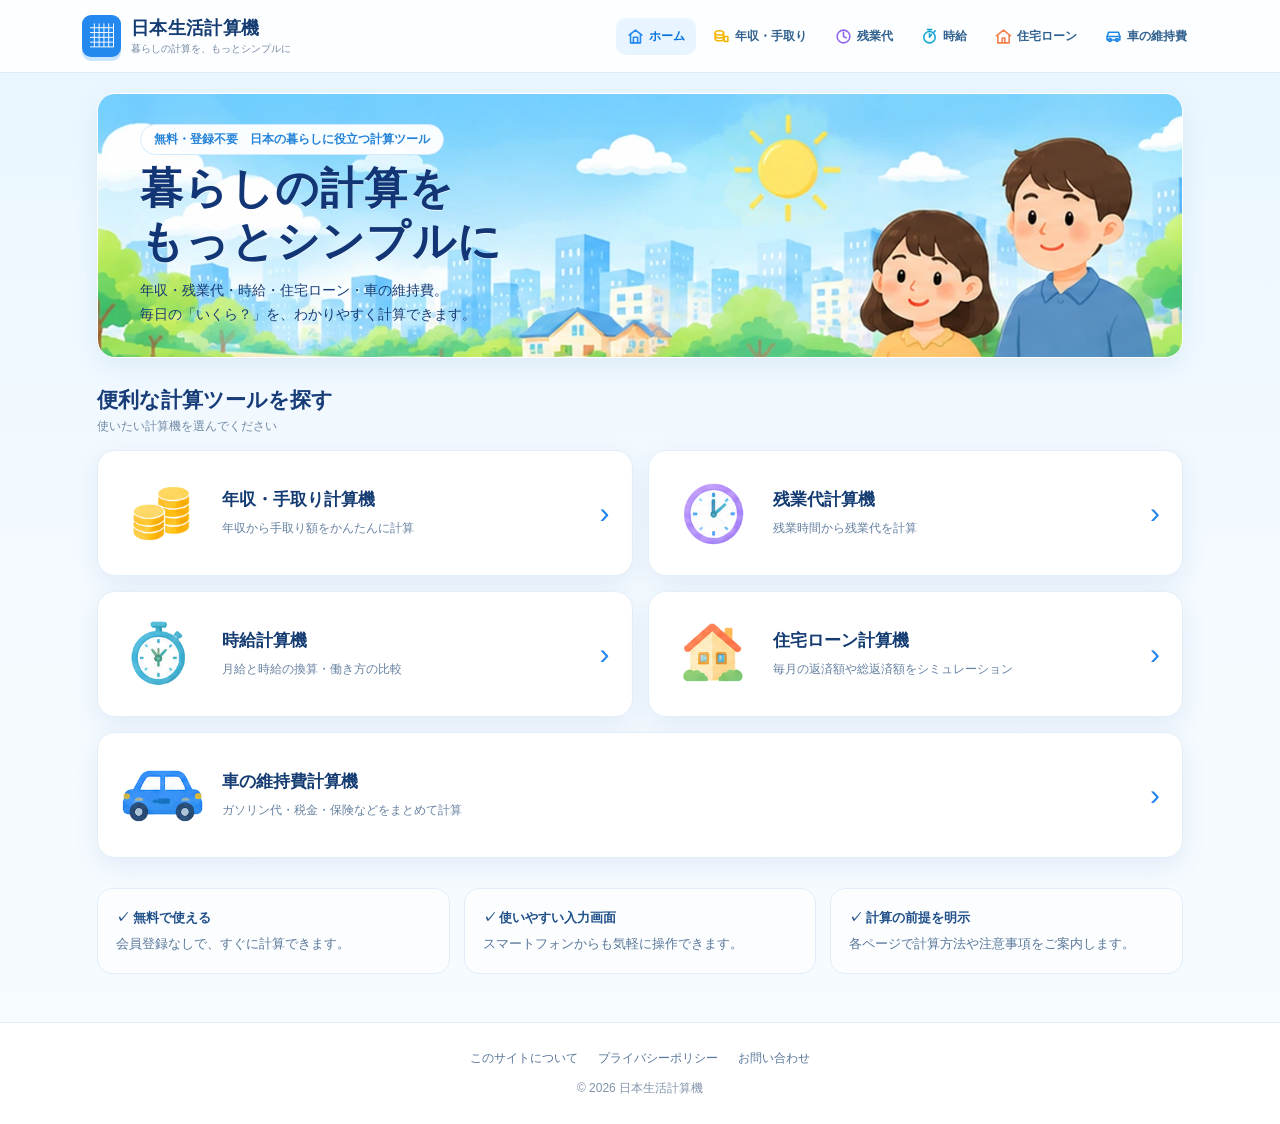
==== commit b6224417: "Add files via upload" ====
--- a/index.html
+++ b/index.html
@@ -1,120 +1,3 @@
 <!DOCTYPE html>
 
-<html lang="ja"><head><meta charset="utf-8"/><meta content="width=device-width,initial-scale=1" name="viewport"/><title>年収手取り計算 2026 | 日本生活計算機</title>
-<style>body{font-family:system-ui,'Noto Sans JP',sans-serif;background:#f4f7fb;color:#17243a;margin:0}header{background:white;border-bottom:1px solid #dbe3ee;padding:20px max(20px,calc((100vw - 900px)/2));font-size:22px;font-weight:750;color:#225ee0}main{max-width:900px;margin:35px auto;padding:0 18px}h1{font-size:30px}p{line-height:1.8}.card{background:white;border-radius:16px;padding:25px;margin:20px 0;box-shadow:0 3px 16px #1527460c}label{display:block;font-weight:650;margin:15px 0 6px}input,select{width:100%;box-sizing:border-box;padding:12px;border:1px solid #ccd7e6;border-radius:9px;font-size:16px}button{background:#225ee0;color:white;border:0;border-radius:9px;padding:15px;width:100%;font-size:17px;font-weight:700;cursor:pointer;margin-top:20px}.grid{display:grid;grid-template-columns:1fr 1fr;gap:12px}.metric{background:#f3f7ff;border-radius:10px;padding:16px}.metric strong{display:block;font-size:23px;margin-top:5px}.hero{background:#eaf2ff;padding:20px;border-radius:12px;text-align:center}.hero strong{font-size:34px;color:#225ee0}.muted{color:#5c6b80;font-size:13px}.warning{background:#fff8e7;padding:12px;border-left:4px solid #e2a524}a{color:#2058c9}footer{text-align:center;color:#607086;padding:25px}@media(max-width:620px){.grid{grid-template-columns:1fr}h1{font-size:24px}.card{padding:18px}}</style><style>
-/* 2026 site-wide visual refresh: styles only, calculator JS untouched */
-:root{--ui-ink:#17365e;--ui-blue:#2787e8;--ui-border:#e0eaf5;--ui-sky:#edf7ff;--ui-shadow:0 10px 30px rgba(43,99,153,.075)}
-html{scroll-behavior:smooth}body{background:linear-gradient(180deg,#f0f8ff 0,#f8fbff 460px,#f8fbff 100%)!important;color:var(--ui-ink)!important;font-family:system-ui,-apple-system,"Hiragino Kaku Gothic ProN","Yu Gothic",Meiryo,sans-serif!important;line-height:1.65}*{box-sizing:border-box}
-.site-top{background:rgba(255,255,255,.97)!important;border-bottom:1px solid #e1edf8!important;padding:0!important;color:var(--ui-ink)!important;box-shadow:0 3px 16px rgba(33,98,158,.04)}
-.site-top .site-top-inner{max-width:1180px;margin:auto;padding:12px 20px;display:flex;align-items:center;justify-content:space-between;gap:15px;flex-wrap:wrap}
-.site-brand{display:flex;align-items:center;gap:10px;text-decoration:none!important;color:#17518c!important;font-size:1.18rem;font-weight:800;line-height:1.25}.brand-mark{display:grid;place-items:center;width:39px;height:39px;border-radius:11px;background:linear-gradient(145deg,#4b9ded,#2175d6);color:white;font-size:23px;box-shadow:0 5px 12px #448bd42b}.brand-sub{display:block;font-size:.67rem;color:#7d91a9;font-weight:500;margin-top:2px}
-.site-nav{background:#fff!important;border-bottom:1px solid #e5edf6!important;padding:0!important;text-align:left!important}.site-nav-inner{max-width:1180px;margin:auto;padding:8px 18px;display:flex;gap:5px;align-items:center;flex-wrap:wrap;justify-content:center}.site-nav a{display:inline-flex;align-items:center;gap:5px;padding:9px 12px!important;border-radius:10px;color:#526d8b!important;text-decoration:none!important;font-size:.88rem;font-weight:700;white-space:nowrap}.site-nav a:hover,.site-nav a[aria-current="page"]{background:#eaf4ff;color:#1874d0!important}.nav-emoji{font-size:1.1rem;line-height:1}
-main{max-width:1120px!important;margin:24px auto 40px!important;padding:0 18px!important}
-.ui-hero{position:relative;overflow:hidden;display:grid;grid-template-columns:minmax(0,1.2fr) minmax(245px,.8fr);align-items:center;gap:16px;background:linear-gradient(115deg,#f5fbff,#e8f5ff 70%,#e9f7f1);border:1px solid #dcecf8;border-radius:24px;padding:26px 32px 12px;margin:0 0 22px;box-shadow:var(--ui-shadow)}
-.ui-hero:before{content:"";position:absolute;width:250px;height:250px;border-radius:50%;background:#ffffff70;right:-65px;top:-130px}.ui-hero h1{font-size:clamp(1.65rem,3.3vw,2.55rem)!important;color:#143b70!important;letter-spacing:.01em;line-height:1.4;margin:7px 0 10px!important}.ui-hero p{font-size:.98rem!important;color:#55728f!important;line-height:1.85;margin:0 0 14px}.ui-eyebrow{display:inline-block;background:#fff;color:#3380c8;font-weight:750;font-size:.78rem;padding:5px 12px;border-radius:99px;box-shadow:0 3px 10px #438ac91c}.ui-art{width:100%;max-width:390px;justify-self:center;position:relative;z-index:1}.ui-art svg{width:100%;height:auto;display:block;filter:drop-shadow(0 7px 10px #6da5cf14)}
-.ui-links{display:grid;grid-template-columns:repeat(2,minmax(0,1fr));gap:14px;margin:0 0 24px}.ui-link{display:flex;align-items:center;gap:15px;text-decoration:none!important;background:white;border:1px solid #e2ecf7;border-radius:17px;padding:16px 18px;box-shadow:var(--ui-shadow);color:#1c4775!important;transition:transform .18s,box-shadow .18s}.ui-link:hover{transform:translateY(-3px);box-shadow:0 14px 26px #4d87c01c}.ui-link .ui-link-icon{width:53px;height:53px;border-radius:15px;background:#eaf5ff;display:grid;place-items:center;font-size:1.9rem;flex-shrink:0}.ui-link strong{display:block;font-size:1.05rem}.ui-link small{display:block;color:#748ca4;font-size:.8rem;margin-top:3px}.ui-link .ui-arrow{margin-left:auto;color:#2787e8;font-size:1.4rem}
-.ui-section-label{margin:28px 0 13px;font-size:1.22rem;color:#204f81}.ui-divider{border:0;border-top:1px solid #e3edf8;margin:22px 0}
-main .card,main .panel,main section.panel,main #result,main #results{border:1px solid var(--ui-border)!important;border-radius:18px!important;box-shadow:var(--ui-shadow)!important;background:#fff!important}main .card,main .panel{padding:clamp(17px,2.8vw,26px)!important}main h2{color:#214e81!important}main input,main select,main textarea{border:1px solid #cbdced!important;border-radius:9px!important;max-width:100%}main input:focus,main select:focus{outline:2px solid #65a8ed!important;outline-offset:1px}main button,main button[type="submit"]{border-radius:11px!important;background:#2987e6!important;color:white!important;box-shadow:0 4px 10px #2d80cf20}main button.secondary,main button[type="reset"]{background:#e9f3fd!important;color:#205789!important}main .hero{background:#eef7ff!important;border-radius:14px!important}main .metric,main .total-box,main .highlight{border-radius:13px!important}main .pill{background:#e9f5ff!important;color:#2776bd!important}main .info,main .warning{border-radius:11px!important}
-.site-footer{margin-top:30px;background:#fff!important;border-top:1px solid #e1edf8!important;text-align:center!important;padding:27px 18px!important;color:#71859a!important;font-size:.87rem}.site-footer a{color:#437aaa!important;text-decoration:none}.site-footer a:hover{text-decoration:underline}.site-footer-links{display:flex;flex-wrap:wrap;justify-content:center;gap:8px 20px;margin-bottom:10px}
-@media(max-width:720px){.site-top .site-top-inner{padding:10px 15px;justify-content:center}.site-nav-inner{flex-wrap:nowrap;justify-content:flex-start;overflow-x:auto;padding:8px 12px;-webkit-overflow-scrolling:touch}.site-nav a{font-size:.79rem;padding:8px 10px!important}.ui-hero{grid-template-columns:1fr;padding:20px 20px 4px;gap:0}.ui-hero h1{font-size:1.72rem!important}.ui-art{max-width:285px}.ui-links{grid-template-columns:1fr;gap:10px}.ui-link{padding:13px 15px}main{margin-top:16px!important;padding:0 13px!important}main .card,main .panel{padding:17px!important}}
-@media(prefers-reduced-motion:reduce){html{scroll-behavior:auto}.ui-link{transition:none}}
-</style></head><body>
-<header class="site-top"><div class="site-top-inner"><a class="site-brand" href="./index.html"><span aria-hidden="true" class="brand-mark">▦</span><span>日本生活計算機<small class="brand-sub">暮らしの計算を、もっとシンプルに</small></span></a></div></header>
-<nav aria-label="サイトメニュー" class="site-nav"><div class="site-nav-inner"><a aria-current="page" href="./index.html"><span aria-hidden="true" class="nav-emoji">⌂</span>ホーム</a><a href="./overtime.html"><span aria-hidden="true" class="nav-emoji">◷</span>残業代</a><a href="./hourly.html"><span aria-hidden="true" class="nav-emoji">◴</span>時給</a><a href="./mortgage.html"><span aria-hidden="true" class="nav-emoji">⌂</span>住宅ローン</a><a href="./car.html"><span aria-hidden="true" class="nav-emoji">▣</span>車の維持費</a><a href="./about.html"><span aria-hidden="true" class="nav-emoji">ⓘ</span>このサイトについて</a><a href="./contact.html"><span aria-hidden="true" class="nav-emoji">✉</span>お問い合わせ</a></div></nav>
-<main><section aria-label="ページの紹介" class="ui-hero"><div><span class="ui-eyebrow">無料・登録不要  |  日本生活計算機</span><h1>暮らしの計算を、もっとシンプルに</h1><p>毎日の「お金の疑問」を、わかりやすく。</p></div><div class="ui-art"><svg aria-label="コインとお財布のイラスト" role="img" viewbox="0 0 390 230"><circle cx="317" cy="45" fill="#fff0ba" r="25"></circle><path d="M0 191q120-30 220 0t170-5v44H0Z" fill="#e5f5eb"></path><rect fill="#76b5ee" height="109" rx="23" stroke="#438bcf" stroke-width="5" width="173" x="113" y="103"></rect><path d="M116 128h163" stroke="#d2ecff" stroke-width="5"></path><rect fill="#a6d4f6" height="45" rx="14" width="86" x="205" y="139"></rect><circle cx="255" cy="160" fill="#fff" r="8"></circle><g fill="#ffd16e" stroke="#eeb34b" stroke-width="3"><ellipse cx="92" cy="171" rx="30" ry="12"></ellipse><path d="M62 146v25q0 12 30 12t30-12v-25"></path><ellipse cx="92" cy="146" rx="30" ry="12"></ellipse><ellipse cx="172" cy="85" rx="31" ry="12"></ellipse><path d="M141 65v20q0 12 31 12t31-12V65"></path><ellipse cx="172" cy="65" rx="31" ry="12"></ellipse></g><text fill="#ad7b20" font-size="24" font-weight="bold" text-anchor="middle" x="172" y="78">¥</text><path d="m55 69 12-9m255 48 13 5" stroke="#f2c35c" stroke-linecap="round" stroke-width="5"></path></svg></div></section><section aria-label="計算ツール一覧" class="ui-links"><a class="ui-link" href="./index.html"><span aria-hidden="true" class="ui-link-icon">🪙</span><span><strong>年収・手取り計算機</strong><small>年収から手取り額をシミュレーション</small></span><span aria-hidden="true" class="ui-arrow">›</span></a><a class="ui-link" href="./overtime.html"><span aria-hidden="true" class="ui-link-icon">🕒</span><span><strong>残業代計算機</strong><small>残業時間から割増賃金を計算</small></span><span aria-hidden="true" class="ui-arrow">›</span></a><a class="ui-link" href="./hourly.html"><span aria-hidden="true" class="ui-link-icon">⏱</span><span><strong>時給計算機</strong><small>時給・月給・年収を相互換算</small></span><span aria-hidden="true" class="ui-arrow">›</span></a><a class="ui-link" href="./mortgage.html"><span aria-hidden="true" class="ui-link-icon">🏠</span><span><strong>住宅ローン計算機</strong><small>毎月の返済額と総利息を試算</small></span><span aria-hidden="true" class="ui-arrow">›</span></a><a class="ui-link" href="./car.html"><span aria-hidden="true" class="ui-link-icon">🚙</span><span><strong>車の維持費計算機</strong><small>車にかかる月額・年額の費用を計算</small></span><span aria-hidden="true" class="ui-arrow">›</span></a></section><h2 class="ui-section-label">年収・手取りを計算する</h2>
-<h2 class="ui-section-label">年収から手取りを計算</h2><p>2026年の日本の税制を参考にした会社員向け概算シミュレーション。入力情報は端末内で処理し、サーバーには送信しません。</p>
-<div class="card"><h2>基本情報</h2><label for="income">年収（税込・賞与込み、万円）</label><input id="income" max="100000" min="0" type="number" value="500"/><label for="bonus">うち年間賞与（万円）</label><input id="bonus" min="0" type="number" value="100"/><label for="age">年齢</label><input id="age" max="100" min="18" type="number" value="30"/><label for="pref">協会けんぽの都道府県</label><select id="pref"><option value="9.93">愛知県（9.93%）</option><option value="10">その他（下の欄で料率指定）</option></select><label for="health">健康保険料率（労使合計・％、必要に応じ修正）</label><input id="health" max="30" min="0" step="0.01" type="number" value="9.93"/><label for="family">扶養控除対象者（16歳以上、一般扶養のみ）</label><select id="family"><option value="0">0人</option><option value="1">1人</option><option value="2">2人</option><option value="3">3人</option></select><p class="muted">配偶者控除、19～22歳の特定親族、高齢扶養、障害者控除などは未対応。該当する場合は結果がずれます。</p><button id="calc">手取りを概算する</button></div>
-<div class="card" hidden="" id="result"><h2>年間の概算結果</h2><div class="hero">年間手取り（推計）<br/><strong id="take">-</strong></div><div class="grid" style="margin-top:14px"><div class="metric">月平均手取り（賞与込み÷12）<strong id="monthly">-</strong></div><div class="metric">社会保険料（本人負担）<strong id="social">-</strong></div><div class="metric">所得税＋復興特別所得税<strong id="tax">-</strong></div><div class="metric">住民税（2026年所得→2027年度の参考額）<strong id="resident">-</strong></div></div><p class="warning">これは給与明細の再現ではありません。社会保険は標準報酬月額の等級を近似し、標準賞与額は上限を反映しますが、支給月・等級・端数処理の違いで実際の金額とずれます。住民税は前年所得で決まります。本表示は2026年所得に対する2027年度の参考値であり、2026年中の給与天引き額とは異なります。生命保険料控除・住宅ローン控除・配偶者控除等は未反映です。</p><div class="muted" id="details" style="line-height:1.9;margin-top:16px"></div></div>
-<div class="card"><h2>計算方法・出典</h2><p>所得税は2026年分の給与所得控除・基礎控除、累進税率および復興特別所得税2.1%を使用。健康保険は入力した労使合計料率の半額、厚生年金は本人負担9.15%、雇用保険は一般事業の本人負担0.5%で近似します。賞与は年2回に均等支給される想定です。40～64歳は介護保険1.62%の半額、2026年度の子ども・子育て支援金0.23%の半額は2026年4～12月の9か月分と、賞与が6月・12月に支払われる仮定で計算します。</p><p>住民税は2026年所得に対する2027年度の参考額です。非課税判定は安城市公表の基準に基づく簡易判定で、障害者・寡婦・配偶者・16歳未満の扶養親族等は反映しません。基礎控除43万円、一般扶養控除33万円、所得割10%、愛知県安城市を例とした均等割等5,500円（森林環境税を含む）を使用します。調整控除は簡易式で反映します。非課税判定・自治体ごとの差・住宅ローン控除等には未対応です。</p><p class="muted">公式資料：<a href="https://www.nta.go.jp/taxes/shiraberu/taxanswer/shotoku/1410.htm" rel="noopener" target="_blank">国税庁 給与所得控除</a> / <a href="https://www.nta.go.jp/taxes/shiraberu/taxanswer/shotoku/1199.htm" rel="noopener" target="_blank">基礎控除</a> / <a href="https://www.nta.go.jp/taxes/shiraberu/taxanswer/shotoku/2260.htm" rel="noopener" target="_blank">所得税率</a> / <a href="https://www.kyoukaikenpo.or.jp/about/business/insurance_rate/rate_prefectures/r08/" rel="noopener" target="_blank">協会けんぽ 2026年度料率</a> / <a href="https://www.mhlw.go.jp/stf/seisakunitsuite/bunya/0000108634.html" rel="noopener" target="_blank">雇用保険料率</a> / <a href="https://www.city.anjo.aichi.jp/kurasu/zeikin/shiminzei/kojinshiminzei/zeigakukeisan.html" rel="noopener" target="_blank">安城市 住民税の税額計算</a> / <a href="https://www.kyoukaikenpo.or.jp/about/business/insurance_rate/003/index.html" rel="noopener" target="_blank">協会けんぽ 支援金</a></p><p class="muted">更新：2026年10月（V2.3）。試作版です。税務・給与計算上の判断には使用せず、勤務先や専門家の資料をご確認ください。</p></div></main><footer class="site-footer"><div class="site-footer-links"><a href="./about.html">このサイトについて</a><a href="./privacy.html">プライバシーポリシー</a><a href="./contact.html">お問い合わせ</a></div><div>© 2026 日本生活計算機</div></footer>
-<div class="site-info-links" style="max-width:1050px;margin:22px auto 12px;padding:12px 16px;text-align:center;line-height:2;border-top:1px solid #dce5f0;font-size:14px"><a href="./about.html">このサイトについて</a> ｜ <a href="./privacy.html">プライバシーポリシー</a> ｜ <a href="./contact.html">お問い合わせ</a></div>
-<p style="max-width:900px;margin:14px auto;color:#7c4a03;background:#fff4da;padding:12px;border-radius:8px">V2.4 公開前テスト版：子ども・子育て支援金は2026年4～12月分と6・12月賞与を仮定。住民税は2026年所得に基づく2027年度参考額（愛知県安城市の均等割等を例示）です。前年所得に対して2026年中に納める住民税ではありません。2027年度の制度変更があれば見直しが必要です。扶養・配偶者・障害者・その他控除、端数処理、保険料の月別変更などを完全には再現しません。</p>
-<div class="card"><h2>公開前の自動チェック</h2><p>金額の整合性・年齢境界・厚生年金上限・低所得時の非課税などを検査します。<b>このチェックは税法の完全な正確性を保証するものではありません。</b></p><div id="test-report">テスト実行中...</div></div>
-<script>
-const $=id=>document.getElementById(id),yen=n=>Math.round(n).toLocaleString('ja-JP')+' 円';
-$('pref').addEventListener('change',()=>{$('health').value=$('pref').value});
-function salaryDeduction(y){if(y<=2200000)return Math.min(y,740000);if(y<=3600000)return y*.3+80000;if(y<=6600000)return y*.2+440000;if(y<=8500000)return y*.1+1100000;return 1950000}
-function basic(y){if(y<=4890000)return 1040000;if(y<=6550000)return 670000;if(y<=23500000)return 620000;if(y<=24000000)return 480000;if(y<=24500000)return 320000;if(y<=25000000)return 160000;return 0}
-function nationalTax(t){t=Math.floor(Math.max(0,t)/1000)*1000;let r=0,d=0;if(t<1950000){r=.05}else if(t<3300000){r=.1;d=97500}else if(t<6950000){r=.2;d=427500}else if(t<9000000){r=.23;d=636000}else if(t<18000000){r=.33;d=1536000}else if(t<40000000){r=.4;d=2796000}else{r=.45;d=4796000}return Math.max(0,t*r-d)*1.021}
-// 協会けんぽ・厚生年金の標準報酬月額の代表的な等級（概算）
-const grades=[58000,68000,78000,88000,98000,104000,110000,118000,126000,134000,142000,150000,160000,170000,180000,190000,200000,220000,240000,260000,280000,300000,320000,340000,360000,380000,410000,440000,470000,500000,530000,560000,590000,620000,650000,680000,710000,750000,790000,830000,880000,930000,980000,1030000,1090000,1150000,1210000,1270000,1330000,1390000];
-function gradeFor(monthly, pension){
-  const allowed=grades.filter(g=>pension?(g>=88000&&g<=650000):(g>=58000&&g<=1390000));
-  let best=allowed[0];
-  for(const g of allowed){if(Math.abs(g-monthly)<Math.abs(best-monthly))best=g}
-  return best;
-}
-function estimate(input){
-  const {y,b,age,rate,f}=input;
-  const salary=Math.max(0,y-salaryDeduction(y)),base=basic(salary);
-  const monthly=(y-b)/12;
-  const healthGrade=gradeFor(monthly,false),pensionGrade=gradeFor(monthly,true);
-  const careRate=age>=40&&age<=64?.0162:0;
-  const bonusEach=b/2;
-  const healthBonus=Math.min(5730000,Math.floor(b/1000)*1000);
-  const pensionBonus=2*Math.min(1500000,Math.floor(bonusEach/1000)*1000);
-  const healthBase=healthGrade*12+healthBonus;
-  const pensionBase=pensionGrade*12+pensionBonus;
-  const healthInsurance=healthBase*rate/100/2;
-  const careInsurance=healthBase*careRate/2;
-  // 2026年4月開始。年額は制度開始後の料率を12か月適用した比較用の年換算概算。
-  const childSupport=(healthGrade*9+healthBonus)*.0023/2;
-  const pensionInsurance=pensionBase*.0915;
-  const unemployment=y*.005;
-  const social=healthInsurance+careInsurance+childSupport+pensionInsurance+unemployment;
-  const taxable=Math.max(0,salary-social-base-f*380000);
-  const tax=Math.floor(nationalTax(taxable));
-  const residentTaxable=Math.max(0,Math.floor((salary-social-430000-f*330000)/1000)*1000);
-  // 安城市公表の非課税基準（扶養人数は入力した一般扶養のみの簡易モデル）
-  const residentIncomeExempt = salary <= (f===0?450000:350000*(f+1)+420000);
-  const residentFlatExempt = salary <= (f===0?420000:320000*(f+1)+289000);
-  // 安城市モデル: 均等割4,500円＋森林環境税1,000円。調整控除の最低額2,500円（一般扶養人数による差額は簡易処理）
-  const personalDiff=50000+f*50000; // 基礎控除の人的控除差5万円、一般扶養差5万円/人
-  const adjust=residentTaxable<=2000000?Math.max(2500,Math.min(personalDiff,residentTaxable)*.05):Math.max(2500,(personalDiff-(residentTaxable-2000000))*.05);
-  const residentIncomePart=residentIncomeExempt?0:Math.max(0,Math.floor((residentTaxable*.1-adjust)/100)*100);
-  const residentFlatPart=residentFlatExempt?0:5500;
-  const resident=residentIncomePart+residentFlatPart;
-  return {y,b,salary,base,healthGrade,pensionGrade,healthInsurance,careInsurance,childSupport,pensionInsurance,unemployment,social,taxable,tax,residentTaxable,residentAdjust:residentIncomeExempt?0:adjust,residentIncomePart,residentFlatPart,resident,take:y-social-tax-resident};
-}
-// 公開前の回帰テスト（画面表示とブラウザコンソール）
-function runRegressionTests(){
- const tests=[];
- const check=(name,ok)=>{tests.push({name,ok});console.assert(ok,name)};
- for(const income of [300,500,800,1000]){
-   const r=estimate({y:income*10000,b:income*2000,age:30,rate:9.93,f:0});
-   check(`${income}万円: 金額が有限・控除が非負`,Number.isFinite(r.take)&&r.take<=r.y&&r.social>=0&&r.tax>=0&&r.resident>=0);
-   check(`${income}万円: 差引の整合性`,Math.abs(r.take-(r.y-r.social-r.tax-r.resident))<.01);
- }
- const p={y:5000000,b:1000000,age:30,rate:9.93,f:0};
- const a=estimate(p),older=estimate({...p,age:45});
- check('500万円: 給与所得356万円',a.salary===3560000);
- check('500万円: 2026年基礎控除104万円',a.base===1040000);
- check('40～64歳の介護保険加算',older.careInsurance>0&&a.careInsurance===0);
- const high=estimate({y:10000000,b:2000000,age:30,rate:9.93,f:0});
- check('1000万円: 厚生年金月額上限65万円',high.pensionGrade===650000);
- const low=estimate({y:1000000,b:0,age:30,rate:9.93,f:0});
- check('低所得者: 住民税非課税判定',low.resident===0);
- return tests;
-}
-const testResults=runRegressionTests();
-const report=document.getElementById('test-report');
-report.innerHTML=`<b>自動チェック：${testResults.filter(t=>t.ok).length} / ${testResults.length} 件成功</b><div style="margin-top:8px">${testResults.map(t=>`<div style="padding:3px 0;color:${t.ok?'#176b45':'#b42318'}">${t.ok?'✓':'✗'} ${t.name}</div>`).join('')}</div>`;
-$('calc').addEventListener('click',()=>{
-  const man=Number($('income').value),b=Number($('bonus').value),age=Number($('age').value),rate=Number($('health').value),f=Number($('family').value);
-  if(!$('income').value||!Number.isFinite(man)||man<=0||!Number.isFinite(b)||b<0||b>man||!Number.isFinite(age)||age<18||age>100||!Number.isFinite(rate)||rate<0||rate>30){alert('年収・賞与・年齢・健康保険料率を確認してください。');return}
-  const r=estimate({y:man*10000,b:b*10000,age,rate,f});
-  $('take').textContent=yen(r.take);
-  $('monthly').textContent=yen(r.take/12);
-  $('social').textContent=yen(r.social);
-  $('tax').textContent=yen(r.tax);
-  $('resident').textContent=yen(r.resident);
-  $('details').innerHTML='<h3>計算の内訳（概算）</h3>'+[
-    ['給与収入',r.y],['給与所得控除',salaryDeduction(r.y)],['給与所得',r.salary],
-    ['所得税の基礎控除',r.base],['健康保険（本人負担）',r.healthInsurance],['介護保険（40～64歳）',r.careInsurance],['子ども・子育て支援金（4～12月＋賞与2回の仮定）',r.childSupport],
-    ['厚生年金',r.pensionInsurance],['雇用保険',r.unemployment],
-    ['所得税の課税所得（千円未満切捨て前）',r.taxable],
-    ['住民税の課税所得（簡易）',r.residentTaxable],['住民税・調整控除（簡易）',r.residentAdjust],['住民税・所得割（簡易）',r.residentIncomePart],['住民税・均等割＋森林環境税（安城市例）',r.residentFlatPart]
-  ].map(([name,val])=>'<div style="display:flex;justify-content:space-between;gap:10px;border-bottom:1px solid #e7edf5;padding:6px 0"><span>'+name+'</span><b>'+yen(val)+'</b></div>').join('')+
-  '<p>標準報酬月額の概算：健康保険 '+yen(r.healthGrade)+' ／ 厚生年金 '+yen(r.pensionGrade)+'。賞与は年2回均等支給と仮定。子ども・子育て支援金は2026年4～12月の9か月分と、賞与が6月・12月に各半額支給される仮定です。住民税は2026年所得に対する2027年度の参考額です。非課税判定は安城市公表の基準に基づく簡易判定で、障害者・寡婦・配偶者・16歳未満の扶養親族等は反映しません。</p>';
-  $('result').hidden=false;$('result').scrollIntoView({behavior:'smooth'});
-});
-</script></body></html>
+<html lang="ja"><head><meta charset="utf-8"/><meta content="width=device-width, initial-scale=1" name="viewport"/><title>無料の生活計算ツール一覧 | 日本生活計算機</title><meta content="年収・手取り、残業代、時給、住宅ローン、車の維持費を無料で計算。日本の暮らしに役立つ計算機をまとめました。" name="description"/><link href="./assets/a3.css" rel="stylesheet"/></head><body><header class="site-header"><div class="head-inner"><a class="brand" href="./index.html"><span class="brand-mark">▦</span><span><strong>日本生活計算機</strong><small>暮らしの計算を、もっとシンプルに</small></span></a><nav aria-label="メインナビゲーション" class="nav"><a class="active" href="./index.html"><img alt="" aria-hidden="true" class="nav-icon" src="./assets/nav-home.svg"/>ホーム</a><a class="" href="./salary.html"><img alt="" aria-hidden="true" class="nav-icon" src="./assets/nav-salary.svg"/>年収・手取り</a><a class="" href="./overtime.html"><img alt="" aria-hidden="true" class="nav-icon" src="./assets/nav-overtime.svg"/>残業代</a><a class="" href="./hourly.html"><img alt="" aria-hidden="true" class="nav-icon" src="./assets/nav-hourly.svg"/>時給</a><a class="" href="./mortgage.html"><img alt="" aria-hidden="true" class="nav-icon" src="./assets/nav-mortgage.svg"/>住宅ローン</a><a class="" href="./car.html"><img alt="" aria-hidden="true" class="nav-icon" src="./assets/nav-car.svg"/>車の維持費</a></nav></div></header><main class="wrap"><section class="hero approved-art-hero approved-art-home"><div><span class="pill">無料・登録不要　日本の暮らしに役立つ計算ツール</span><h1>暮らしの計算を<br/>もっとシンプルに</h1><p>年収・残業代・時給・住宅ローン・車の維持費。<br/>毎日の「いくら？」を、わかりやすく計算できます。</p></div></section><h2 class="section-title">便利な計算ツールを探す<small>使いたい計算機を選んでください</small></h2><section aria-label="計算機一覧" class="tools"><a class="tool" href="./salary.html"><img alt="" aria-hidden="true" class="tool-icon" src="./assets/mockup-coins.png"/><span><strong>年収・手取り計算機</strong><small>年収から手取り額をかんたんに計算</small></span><span aria-hidden="true" class="tool-arrow">›</span></a><a class="tool" href="./overtime.html"><img alt="" aria-hidden="true" class="tool-icon" src="./assets/mockup-clock.png"/><span><strong>残業代計算機</strong><small>残業時間から残業代を計算</small></span><span aria-hidden="true" class="tool-arrow">›</span></a><a class="tool" href="./hourly.html"><img alt="" aria-hidden="true" class="tool-icon" src="./assets/mockup-hourly.png"/><span><strong>時給計算機</strong><small>月給と時給の換算・働き方の比較</small></span><span aria-hidden="true" class="tool-arrow">›</span></a><a class="tool" href="./mortgage.html"><img alt="" aria-hidden="true" class="tool-icon" src="./assets/mockup-house.png"/><span><strong>住宅ローン計算機</strong><small>毎月の返済額や総返済額をシミュレーション</small></span><span aria-hidden="true" class="tool-arrow">›</span></a><a class="tool tool-wide" href="./car.html"><img alt="" aria-hidden="true" class="tool-icon" src="./assets/mockup-car.png"/><span><strong>車の維持費計算機</strong><small>ガソリン代・税金・保険などをまとめて計算</small></span><span aria-hidden="true" class="tool-arrow">›</span></a></section><section class="info-strip"><div class="info-item"><strong>✓ 無料で使える</strong>会員登録なしで、すぐに計算できます。</div><div class="info-item"><strong>✓ 使いやすい入力画面</strong>スマートフォンからも気軽に操作できます。</div><div class="info-item"><strong>✓ 計算の前提を明示</strong>各ページで計算方法や注意事項をご案内します。</div></section></main><footer class="footer"><div><a href="./about.html">このサイトについて</a><a href="./privacy.html">プライバシーポリシー</a><a href="./contact.html">お問い合わせ</a></div><p>© 2026 日本生活計算機</p></footer></body></html>
--- a/assets/a3.css
+++ b/assets/a3.css
@@ -0,0 +1,53 @@
+
+:root{--navy:#143c72;--blue:#2685ed;--light:#eaf6ff;--muted:#637d9b;--line:#dfebf6;--shadow:0 9px 26px rgba(32,100,164,.09)}
+*{box-sizing:border-box}body{margin:0;background:linear-gradient(180deg,#e8f6ff 0,#f4faff 560px,#f7fbff 100%);color:var(--navy);font-family:-apple-system,BlinkMacSystemFont,'Noto Sans JP','Yu Gothic',Meiryo,sans-serif;font-size:15px}a{color:#166ad0}a:hover{text-decoration:none}.site-header{background:rgba(255,255,255,.93);border-bottom:1px solid #dcecf9}.head-inner{max-width:1160px;margin:auto;min-height:72px;padding:12px 22px;display:flex;align-items:center;justify-content:space-between;gap:20px}.brand{display:flex;align-items:center;gap:10px;text-decoration:none;color:var(--navy);white-space:nowrap}.brand-mark{display:grid;place-items:center;width:39px;height:42px;background:#2389ef;color:white;border-radius:9px;font-size:24px;box-shadow:0 4px 0 #c8e4ff}.brand strong{display:block;font-size:18px;letter-spacing:.02em}.brand small{display:block;font-size:10px;color:#7387a1;margin-top:2px}.nav{display:flex;align-items:center;gap:6px;flex-wrap:wrap}.nav a{padding:10px 11px;border-radius:10px;text-decoration:none;color:#32628f;font-weight:700;font-size:12px;white-space:nowrap}.nav a.active,.nav a:hover{background:#e8f4ff;color:#0874dc}.wrap{max-width:1130px;margin:0 auto;padding:20px 22px 48px}.hero{position:relative;overflow:hidden;min-height:260px;background:linear-gradient(125deg,#f7fcff 10%,#e6f5ff 70%,#d3efff);border-radius:24px;box-shadow:var(--shadow);border:1px solid #fff;display:grid;grid-template-columns:1.06fr .94fr;align-items:center;padding:35px 40px;margin-bottom:18px}.hero:after{content:'';position:absolute;left:0;right:0;bottom:0;height:26px;background:linear-gradient(180deg,transparent,#bde4fb55);pointer-events:none}.hero h1{font-size:clamp(26px,3.6vw,43px);line-height:1.32;letter-spacing:.03em;margin:9px 0 14px;color:#123675}.hero p{line-height:1.85;color:#466b97;margin:0;max-width:480px}.pill{display:inline-block;background:#fff;color:#2483d8;padding:6px 13px;border:1px solid #d3eafd;border-radius:40px;font-size:12px;font-weight:800}.hero-art{height:230px;width:100%;object-fit:contain;object-position:right center;filter:drop-shadow(0 7px 4px #b7d4e84d)}.section-title{margin:28px 0 15px;font-size:21px;color:#173c78}.section-title small{display:block;color:#738aa5;font-size:12px;font-weight:500;margin-top:4px}.tools{display:grid;grid-template-columns:repeat(2,minmax(0,1fr));gap:15px}.tool{min-height:126px;display:flex;align-items:center;gap:17px;background:#fff;border:1px solid #e4eef8;border-radius:18px;box-shadow:var(--shadow);padding:18px 22px;text-decoration:none;color:var(--navy);transition:transform .15s,box-shadow .15s}.tool:hover{transform:translateY(-3px);box-shadow:0 15px 30px #367bb325}.tool-wide{grid-column:1/-1}.tool-icon{width:85px;height:83px;object-fit:contain;flex-shrink:0}.tool strong{font-size:17px;display:block;margin-bottom:8px}.tool small{color:#6681a1;line-height:1.65;font-size:12px;display:block}.tool-arrow{margin-left:auto;color:#2385f0;font-size:30px;font-weight:300}.info-strip{display:grid;grid-template-columns:repeat(3,1fr);gap:14px;margin-top:30px}.info-item{background:#fff9;border:1px solid #e2edf8;border-radius:15px;padding:18px;line-height:1.65;color:#597799;font-size:13px}.info-item strong{display:block;color:#21508a;margin-bottom:5px}.footer{background:white;border-top:1px solid #e2edf8;text-align:center;padding:27px 15px;color:#8294a9;font-size:12px}.footer a{margin:0 10px;color:#57769a;text-decoration:none}.footer p{margin:13px 0 0}.calc-hero{min-height:190px;padding:24px 34px;margin-bottom:18px}.calc-hero h1{font-size:clamp(24px,3vw,35px)}.calc-hero .hero-art{height:165px}.calc-grid{display:grid;grid-template-columns:minmax(0,1.1fr) minmax(0,.9fr);align-items:start;gap:18px}.calc-grid .card{margin:0}.card{background:#fff;border:1px solid #e2edf8;border-radius:19px;box-shadow:var(--shadow);padding:24px;margin:18px 0}.card h2{font-size:19px;margin:0 0 20px;color:#183d76}.card h3{font-size:16px;color:#244b83}.card p{line-height:1.85}.card label{display:block;margin:16px 0 7px;font-weight:700;color:#355577;font-size:13px}.card input,.card select{display:block;width:100%;border:1px solid #d6e3f1;border-radius:9px;padding:11px 12px;background:#fff;color:#26456b;font-size:16px;min-width:0}.card input:focus,.card select:focus{outline:2px solid #96ccff;border-color:#2485e9}.card button{background:linear-gradient(90deg,#2288f7,#368ff1);border:0;border-radius:10px;color:white;font-weight:800;font-size:16px;padding:15px;width:100%;margin-top:22px;cursor:pointer;box-shadow:0 5px 12px #318de444}.card button:hover{filter:brightness(.97)}.card .hero{display:block;min-height:0;padding:22px;background:#eaf7ff;border:0;box-shadow:none;border-radius:13px;margin:0 0 16px;text-align:center;color:#2466a8;font-weight:700}.card .hero strong{display:block;font-size:32px;color:#126ee0;margin-top:9px}.grid{display:grid;grid-template-columns:1fr 1fr;gap:11px}.metric{background:#f2f8ff;border:1px solid #e4f0fa;border-radius:11px;padding:14px;color:#46698d;font-size:12px}.metric strong{display:block;font-size:19px;color:#164f9a;margin-top:7px}.muted{font-size:12px;color:#6d8299}.warning{background:#fff9e8;border-left:4px solid #f1be4a;border-radius:9px;padding:13px}.result-placeholder{background:#fff;border:1px solid #e2edf8;border-radius:19px;box-shadow:var(--shadow);padding:24px;text-align:center;min-height:270px;display:grid;place-content:center;gap:12px;color:#6783a2}.result-placeholder b{color:#1d5b9f;font-size:18px}.result-placeholder .placeholder-symbol{font-size:54px}.calc-notes{margin-top:20px}.calc-notes .card{box-shadow:none}.dev-note{font-size:12px;color:#826421;background:#fff9e8;border-radius:9px;padding:12px 15px;margin-top:16px}.dev-test{margin-top:14px}.dev-test summary{cursor:pointer;color:#55728e;font-size:13px}.dev-test .card{margin-top:9px}.breadcrumbs{font-size:12px;color:#7890a8;margin-bottom:13px}.breadcrumbs a{color:#557ca7;text-decoration:none}
+@media(max-width:850px){.head-inner{display:block}.brand{margin-bottom:10px}.nav{overflow-x:auto;flex-wrap:nowrap;padding-bottom:3px}.nav a{padding:8px}.hero{padding:25px;grid-template-columns:1.15fr .85fr}.hero-art{height:185px}.tool-icon{width:65px;height:65px}.tool{padding:15px}.calc-grid{grid-template-columns:1fr 1fr}}
+@media(max-width:650px){.wrap{padding:14px 13px 35px}.hero{display:flex;flex-direction:column;align-items:stretch;gap:0;padding:25px 22px 8px;min-height:0}.hero h1{font-size:29px}.hero p{font-size:13px}.hero-art{height:175px;object-position:center}.tools{grid-template-columns:1fr;gap:12px}.tool-wide{grid-column:auto}.tool{min-height:100px;padding:12px 15px}.tool-icon{width:70px;height:70px}.tool strong{font-size:15px;margin-bottom:5px}.info-strip{grid-template-columns:1fr;gap:10px}.calc-grid{grid-template-columns:1fr}.calc-hero{padding:22px 20px 0}.calc-hero .hero-art{height:125px}.card{padding:19px}.grid{grid-template-columns:1fr 1fr}.metric{padding:10px}.metric strong{font-size:16px}.result-placeholder{min-height:150px}.section-title{font-size:19px}}
+
+.tool-icon{object-fit:contain;border-radius:14px;mix-blend-mode:multiply}.hero-art{object-fit:contain;border-radius:18px}
+
+/* Production visual finishing */
+.tool-icon{mix-blend-mode:normal;border-radius:0;image-rendering:auto}
+.hero-art{border-radius:0}
+.hero{isolation:isolate}
+.hero::before{content:"";position:absolute;inset:auto 0 0;height:42px;background:linear-gradient(transparent,#d9f0ff66);z-index:-1}
+.tool:focus-visible,.nav a:focus-visible{outline:3px solid #2c83e9;outline-offset:3px}
+@media(max-width:650px){.tool-icon{width:78px;height:78px}}
+
+/* Full-bleed illustrated hero: real selectable HTML text floats over the landscape. */
+.hero{display:flex;align-items:center;min-height:340px;padding:38px 45px;background:#e3f5ff url('./hero-home-full.jpg') center center/cover no-repeat;isolation:isolate}
+.hero>div{position:relative;z-index:2;max-width:640px}
+.hero .hero-art{display:none!important}
+.hero h1{font-size:clamp(30px,3.7vw,48px);text-shadow:0 1px 0 #ffffffaa}
+.hero p{font-size:15px;color:#244b7b}
+.calc-hero{min-height:245px;background-image:url('./hero-salary-full.jpg');padding:30px 38px}
+.calc-hero>div{max-width:670px}
+.calc-hero h1{font-size:clamp(26px,3vw,39px)}
+@media(max-width:650px){.hero{min-height:330px;padding:25px 22px;background-position:65% center;align-items:flex-start}.hero>div{max-width:100%}.hero h1{font-size:29px}.hero p{font-size:13px;max-width:90%}.calc-hero{min-height:245px;background-position:65% center}.calc-hero h1{font-size:26px}}
+
+/* V3: text-free illustrated backgrounds; characters are separate alpha PNGs. */
+.hero{background:#d9f1ff url('./hero-home-landscape.svg') center/cover no-repeat; min-height:290px; padding:32px 42px; margin-bottom:15px; border-radius:20px; display:flex; align-items:center; overflow:hidden}
+.hero:before{display:none!important}.hero:after{height:0!important}
+.hero>div{z-index:3;max-width:620px}.hero h1{font-size:clamp(31px,3.3vw,43px);margin:8px 0 12px;line-height:1.3}
+.hero p{font-size:14px;max-width:490px;line-height:1.8}
+.hero-character{position:absolute;z-index:2;right:25px;bottom:-3px;height:82%;width:auto;object-fit:contain;object-position:bottom right;pointer-events:none}
+.calc-hero{background-image:url('./hero-salary-landscape.svg');min-height:205px;padding:23px 35px}
+.calc-hero .hero-character{height:91%;right:38px}
+.calc-hero h1{font-size:clamp(27px,3vw,36px)}
+.calc-hero>div{max-width:690px}
+@media(min-width:900px){.hero>div{max-width:60%}.calc-hero>div{max-width:70%}}
+@media(max-width:650px){.hero{min-height:320px;padding:22px 19px;align-items:flex-start;background-position:60% center}.hero>div{max-width:100%}.hero h1{font-size:28px}.hero p{font-size:12px;max-width:82%}.hero-character{height:47%;right:3px}.calc-hero{min-height:275px}.calc-hero .hero-character{height:55%;right:4px}.calc-hero h1{font-size:27px}}
+/* Results have a clear hierarchy and display after user calculates. */
+#result .hero{background:linear-gradient(135deg,#e4f5ff,#f3fbff)!important;min-height:0!important;padding:20px!important}
+#result .hero strong{font-size:clamp(27px,3vw,40px)}
+
+/* Approved six-banner illustration collection: no baked-in text, no character cutouts */
+.hero.approved-art-hero{min-height:265px;background-image:url('./banner-home.webp')!important;background-position:center center!important;background-size:cover!important;padding:30px 42px!important;border-radius:18px!important;display:flex!important;align-items:center!important}
+.hero.approved-art-salary{min-height:225px;background-image:url('./banner-salary.webp')!important}
+.hero.approved-art-hero>div{position:relative;z-index:2;max-width:54%!important}
+.hero.approved-art-hero h1{font-size:clamp(29px,3.5vw,43px);line-height:1.22;margin:7px 0 12px}
+.hero.approved-art-hero p{font-size:14px;line-height:1.7;color:#173d76}
+.hero.approved-art-hero .pill{background:#fffffff2}
+.nav a{display:inline-flex;align-items:center;gap:5px}
+.nav-icon{width:17px;height:17px;display:block;flex-shrink:0}
+@media(max-width:650px){.hero.approved-art-hero{min-height:330px!important;padding:20px!important;background-size:auto 100%!important;background-position:65% center!important;align-items:flex-start!important}.hero.approved-art-hero>div{max-width:90%!important}.hero.approved-art-hero h1{font-size:27px}.hero.approved-art-hero p{font-size:12px;max-width:85%}.hero.approved-art-salary{min-height:300px!important;background-position:68% center!important}.nav-icon{width:16px;height:16px}}
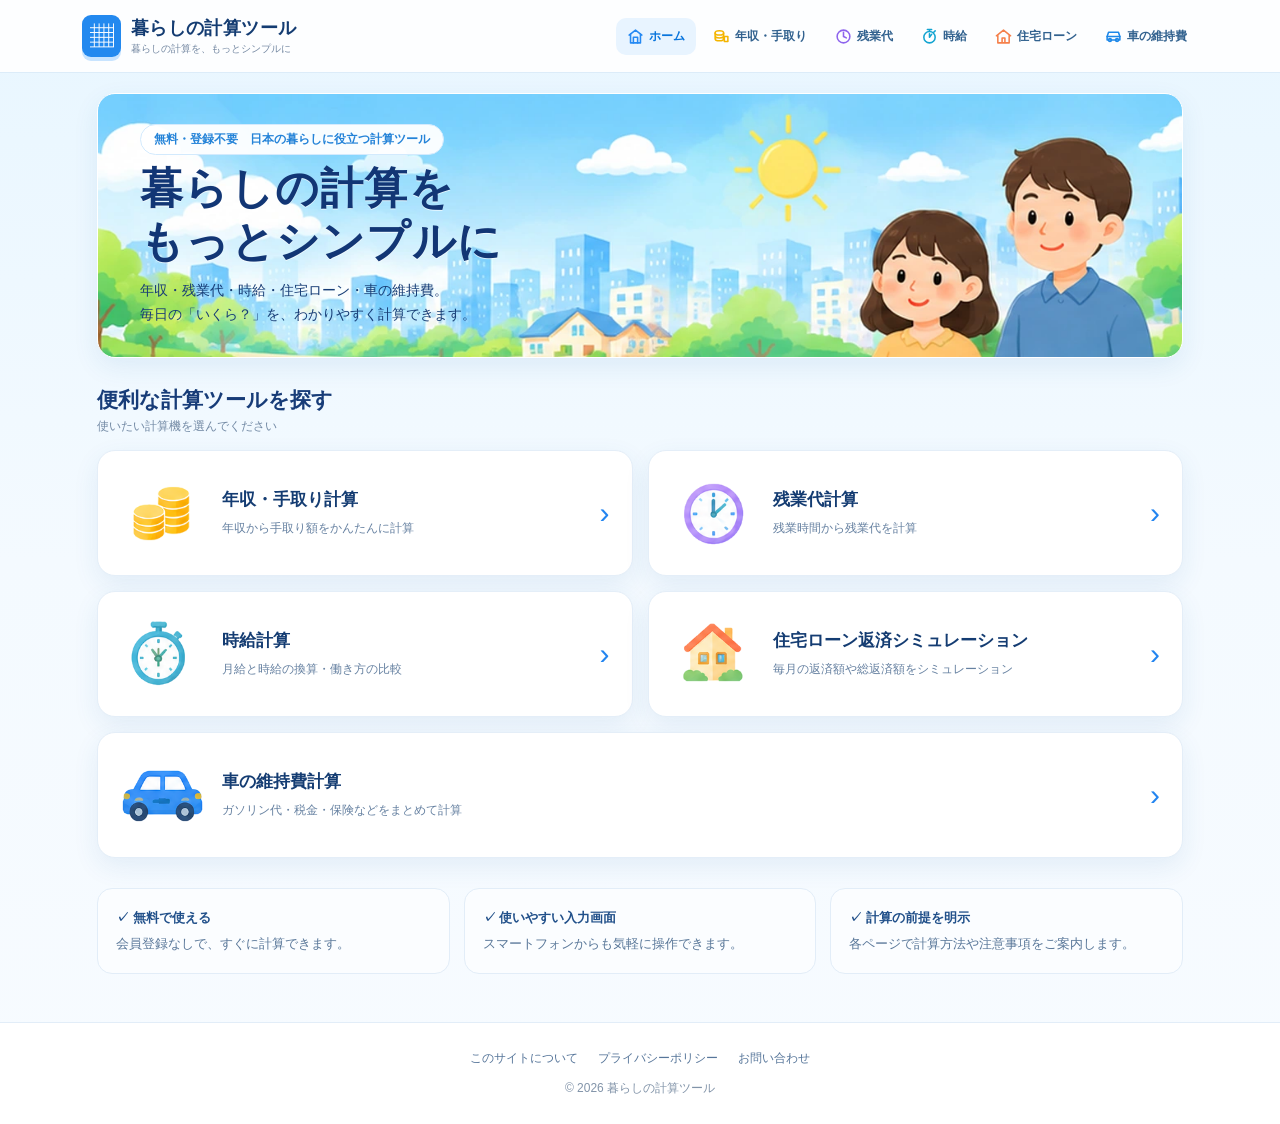
==== commit a19606b5: "Add files via upload" ====
--- a/index.html
+++ b/index.html
@@ -1,3 +1,3 @@
 <!DOCTYPE html>
 
-<html lang="ja"><head><meta charset="utf-8"/><meta content="width=device-width, initial-scale=1" name="viewport"/><title>無料の生活計算ツール一覧 | 日本生活計算機</title><meta content="年収・手取り、残業代、時給、住宅ローン、車の維持費を無料で計算。日本の暮らしに役立つ計算機をまとめました。" name="description"/><link href="./assets/a3.css" rel="stylesheet"/></head><body><header class="site-header"><div class="head-inner"><a class="brand" href="./index.html"><span class="brand-mark">▦</span><span><strong>日本生活計算機</strong><small>暮らしの計算を、もっとシンプルに</small></span></a><nav aria-label="メインナビゲーション" class="nav"><a class="active" href="./index.html"><img alt="" aria-hidden="true" class="nav-icon" src="./assets/nav-home.svg"/>ホーム</a><a class="" href="./salary.html"><img alt="" aria-hidden="true" class="nav-icon" src="./assets/nav-salary.svg"/>年収・手取り</a><a class="" href="./overtime.html"><img alt="" aria-hidden="true" class="nav-icon" src="./assets/nav-overtime.svg"/>残業代</a><a class="" href="./hourly.html"><img alt="" aria-hidden="true" class="nav-icon" src="./assets/nav-hourly.svg"/>時給</a><a class="" href="./mortgage.html"><img alt="" aria-hidden="true" class="nav-icon" src="./assets/nav-mortgage.svg"/>住宅ローン</a><a class="" href="./car.html"><img alt="" aria-hidden="true" class="nav-icon" src="./assets/nav-car.svg"/>車の維持費</a></nav></div></header><main class="wrap"><section class="hero approved-art-hero approved-art-home"><div><span class="pill">無料・登録不要　日本の暮らしに役立つ計算ツール</span><h1>暮らしの計算を<br/>もっとシンプルに</h1><p>年収・残業代・時給・住宅ローン・車の維持費。<br/>毎日の「いくら？」を、わかりやすく計算できます。</p></div></section><h2 class="section-title">便利な計算ツールを探す<small>使いたい計算機を選んでください</small></h2><section aria-label="計算機一覧" class="tools"><a class="tool" href="./salary.html"><img alt="" aria-hidden="true" class="tool-icon" src="./assets/mockup-coins.png"/><span><strong>年収・手取り計算機</strong><small>年収から手取り額をかんたんに計算</small></span><span aria-hidden="true" class="tool-arrow">›</span></a><a class="tool" href="./overtime.html"><img alt="" aria-hidden="true" class="tool-icon" src="./assets/mockup-clock.png"/><span><strong>残業代計算機</strong><small>残業時間から残業代を計算</small></span><span aria-hidden="true" class="tool-arrow">›</span></a><a class="tool" href="./hourly.html"><img alt="" aria-hidden="true" class="tool-icon" src="./assets/mockup-hourly.png"/><span><strong>時給計算機</strong><small>月給と時給の換算・働き方の比較</small></span><span aria-hidden="true" class="tool-arrow">›</span></a><a class="tool" href="./mortgage.html"><img alt="" aria-hidden="true" class="tool-icon" src="./assets/mockup-house.png"/><span><strong>住宅ローン計算機</strong><small>毎月の返済額や総返済額をシミュレーション</small></span><span aria-hidden="true" class="tool-arrow">›</span></a><a class="tool tool-wide" href="./car.html"><img alt="" aria-hidden="true" class="tool-icon" src="./assets/mockup-car.png"/><span><strong>車の維持費計算機</strong><small>ガソリン代・税金・保険などをまとめて計算</small></span><span aria-hidden="true" class="tool-arrow">›</span></a></section><section class="info-strip"><div class="info-item"><strong>✓ 無料で使える</strong>会員登録なしで、すぐに計算できます。</div><div class="info-item"><strong>✓ 使いやすい入力画面</strong>スマートフォンからも気軽に操作できます。</div><div class="info-item"><strong>✓ 計算の前提を明示</strong>各ページで計算方法や注意事項をご案内します。</div></section></main><footer class="footer"><div><a href="./about.html">このサイトについて</a><a href="./privacy.html">プライバシーポリシー</a><a href="./contact.html">お問い合わせ</a></div><p>© 2026 日本生活計算機</p></footer></body></html>+<html lang="ja"><head><meta charset="utf-8"/><meta content="width=device-width, initial-scale=1" name="viewport"/><title>暮らしの計算ツール｜年収・残業代・住宅ローンなど無料で計算</title><meta content="年収・手取り、残業代、時給、住宅ローン、車の維持費を無料で試算。暮らしに役立つ計算ツールをまとめました。登録不要でスマホからも使えます。" name="description"/><link href="./assets/a3.css" rel="stylesheet"/><link href="https://babydragon-zh.github.io/" rel="canonical"/><script type="application/ld+json">{"@context": "https://schema.org", "@type": "WebSite", "name": "暮らしの計算ツール", "url": "https://babydragon-zh.github.io/", "inLanguage": "ja"}</script></head><body><header class="site-header"><div class="head-inner"><a class="brand" href="./index.html"><span class="brand-mark">▦</span><span><strong>暮らしの計算ツール</strong><small>暮らしの計算を、もっとシンプルに</small></span></a><nav aria-label="メインナビゲーション" class="nav"><a class="active" href="./index.html"><img alt="" aria-hidden="true" class="nav-icon" src="./assets/nav-home.svg"/>ホーム</a><a class="" href="./salary.html"><img alt="" aria-hidden="true" class="nav-icon" src="./assets/nav-salary.svg"/>年収・手取り</a><a class="" href="./overtime.html"><img alt="" aria-hidden="true" class="nav-icon" src="./assets/nav-overtime.svg"/>残業代</a><a class="" href="./hourly.html"><img alt="" aria-hidden="true" class="nav-icon" src="./assets/nav-hourly.svg"/>時給</a><a class="" href="./mortgage.html"><img alt="" aria-hidden="true" class="nav-icon" src="./assets/nav-mortgage.svg"/>住宅ローン</a><a class="" href="./car.html"><img alt="" aria-hidden="true" class="nav-icon" src="./assets/nav-car.svg"/>車の維持費</a></nav></div></header><main class="wrap"><section class="hero approved-art-hero approved-art-home"><div><span class="pill">無料・登録不要　日本の暮らしに役立つ計算ツール</span><h1>暮らしの計算を<br/>もっとシンプルに</h1><p>年収・残業代・時給・住宅ローン・車の維持費。<br/>毎日の「いくら？」を、わかりやすく計算できます。</p></div></section><h2 class="section-title">便利な計算ツールを探す<small>使いたい計算機を選んでください</small></h2><section aria-label="計算機一覧" class="tools"><a class="tool" href="./salary.html"><img alt="" aria-hidden="true" class="tool-icon" src="./assets/mockup-coins.png"/><span><strong>年収・手取り計算</strong><small>年収から手取り額をかんたんに計算</small></span><span aria-hidden="true" class="tool-arrow">›</span></a><a class="tool" href="./overtime.html"><img alt="" aria-hidden="true" class="tool-icon" src="./assets/mockup-clock.png"/><span><strong>残業代計算</strong><small>残業時間から残業代を計算</small></span><span aria-hidden="true" class="tool-arrow">›</span></a><a class="tool" href="./hourly.html"><img alt="" aria-hidden="true" class="tool-icon" src="./assets/mockup-hourly.png"/><span><strong>時給計算</strong><small>月給と時給の換算・働き方の比較</small></span><span aria-hidden="true" class="tool-arrow">›</span></a><a class="tool" href="./mortgage.html"><img alt="" aria-hidden="true" class="tool-icon" src="./assets/mockup-house.png"/><span><strong>住宅ローン返済シミュレーション</strong><small>毎月の返済額や総返済額をシミュレーション</small></span><span aria-hidden="true" class="tool-arrow">›</span></a><a class="tool tool-wide" href="./car.html"><img alt="" aria-hidden="true" class="tool-icon" src="./assets/mockup-car.png"/><span><strong>車の維持費計算</strong><small>ガソリン代・税金・保険などをまとめて計算</small></span><span aria-hidden="true" class="tool-arrow">›</span></a></section><section class="info-strip"><div class="info-item"><strong>✓ 無料で使える</strong>会員登録なしで、すぐに計算できます。</div><div class="info-item"><strong>✓ 使いやすい入力画面</strong>スマートフォンからも気軽に操作できます。</div><div class="info-item"><strong>✓ 計算の前提を明示</strong>各ページで計算方法や注意事項をご案内します。</div></section></main><footer class="footer"><div><a href="./about.html">このサイトについて</a><a href="./privacy.html">プライバシーポリシー</a><a href="./contact.html">お問い合わせ</a></div><p>© 2026 暮らしの計算ツール</p></footer></body></html>
--- a/assets/a3.css
+++ b/assets/a3.css
@@ -51,3 +51,14 @@
 .nav a{display:inline-flex;align-items:center;gap:5px}
 .nav-icon{width:17px;height:17px;display:block;flex-shrink:0}
 @media(max-width:650px){.hero.approved-art-hero{min-height:330px!important;padding:20px!important;background-size:auto 100%!important;background-position:65% center!important;align-items:flex-start!important}.hero.approved-art-hero>div{max-width:90%!important}.hero.approved-art-hero h1{font-size:27px}.hero.approved-art-hero p{font-size:12px;max-width:85%}.hero.approved-art-salary{min-height:300px!important;background-position:68% center!important}.nav-icon{width:16px;height:16px}}
+
+/* Mobile readability: text and illustration occupy separate zones, no overlap. */
+@media (max-width:650px){
+ .hero.approved-art-hero{display:flex!important;flex-direction:column!important;align-items:stretch!important;justify-content:flex-start!important;min-height:0!important;padding:20px 18px 0!important;background-image:none!important;background-color:#eaf7ff!important;overflow:hidden!important;gap:0!important}
+ .hero.approved-art-hero>div{width:100%!important;max-width:100%!important;flex:none!important}
+ .hero.approved-art-hero h1{font-size:clamp(25px,7vw,30px)!important;line-height:1.3!important}
+ .hero.approved-art-hero p{max-width:100%!important;font-size:13px!important;line-height:1.65!important}
+ .hero.approved-art-hero::before{content:''!important;display:block!important;position:relative!important;inset:auto!important;width:calc(100% + 36px)!important;height:auto!important;aspect-ratio:4.5/1!important;flex-shrink:0!important;margin:12px -18px 0!important;background-image:url('./banner-home.webp')!important;background-position:center center!important;background-size:100% 100%!important;background-repeat:no-repeat!important;z-index:0!important}
+ .hero.approved-art-salary::before{background-image:url('./banner-salary.webp')!important}
+ .hero.approved-art-hero::after{display:none!important}
+}
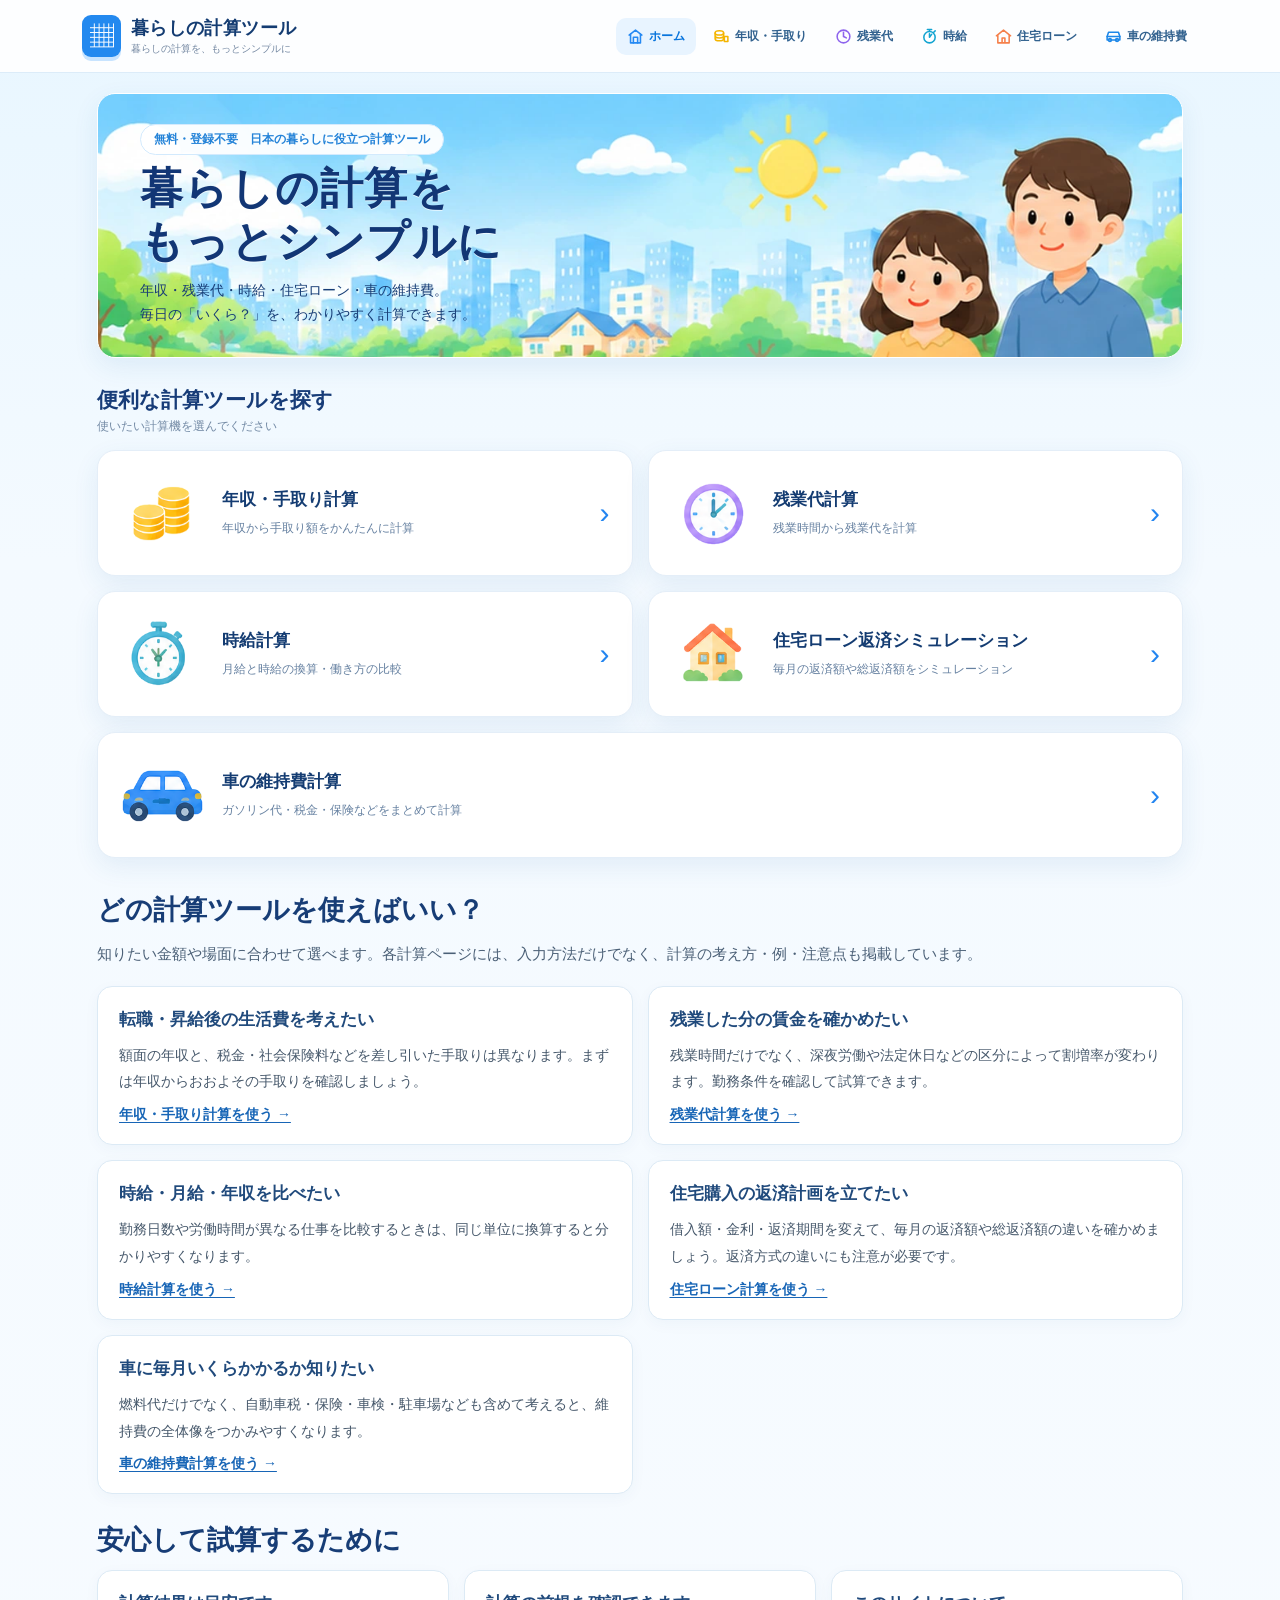
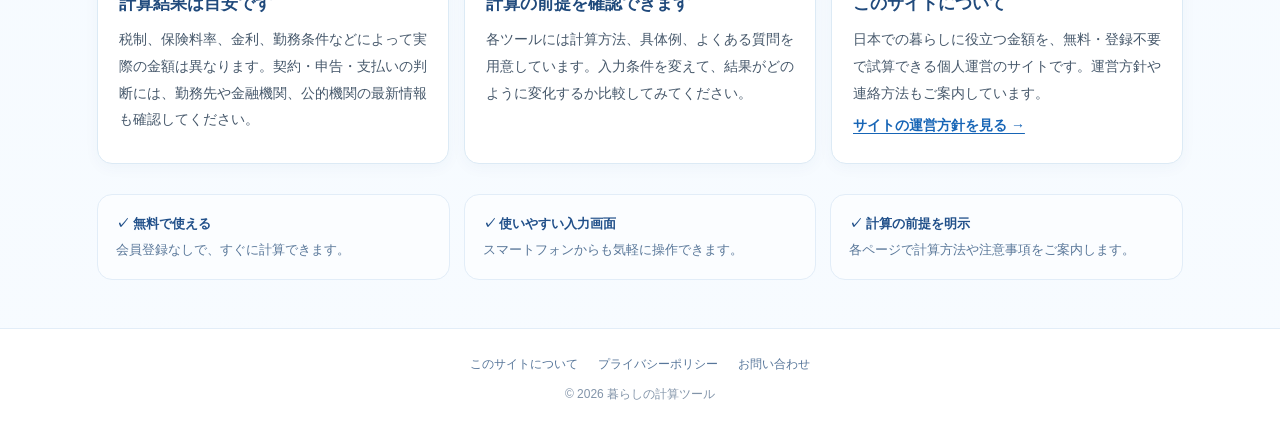
==== commit 293b448d: "Add files via upload" ====
--- a/index.html
+++ b/index.html
@@ -1,3 +1,15 @@
 <!DOCTYPE html>
 
-<html lang="ja"><head><meta charset="utf-8"/><meta content="width=device-width, initial-scale=1" name="viewport"/><title>暮らしの計算ツール｜年収・残業代・住宅ローンなど無料で計算</title><meta content="年収・手取り、残業代、時給、住宅ローン、車の維持費を無料で試算。暮らしに役立つ計算ツールをまとめました。登録不要でスマホからも使えます。" name="description"/><link href="./assets/a3.css" rel="stylesheet"/><link href="https://babydragon-zh.github.io/" rel="canonical"/><script type="application/ld+json">{"@context": "https://schema.org", "@type": "WebSite", "name": "暮らしの計算ツール", "url": "https://babydragon-zh.github.io/", "inLanguage": "ja"}</script></head><body><header class="site-header"><div class="head-inner"><a class="brand" href="./index.html"><span class="brand-mark">▦</span><span><strong>暮らしの計算ツール</strong><small>暮らしの計算を、もっとシンプルに</small></span></a><nav aria-label="メインナビゲーション" class="nav"><a class="active" href="./index.html"><img alt="" aria-hidden="true" class="nav-icon" src="./assets/nav-home.svg"/>ホーム</a><a class="" href="./salary.html"><img alt="" aria-hidden="true" class="nav-icon" src="./assets/nav-salary.svg"/>年収・手取り</a><a class="" href="./overtime.html"><img alt="" aria-hidden="true" class="nav-icon" src="./assets/nav-overtime.svg"/>残業代</a><a class="" href="./hourly.html"><img alt="" aria-hidden="true" class="nav-icon" src="./assets/nav-hourly.svg"/>時給</a><a class="" href="./mortgage.html"><img alt="" aria-hidden="true" class="nav-icon" src="./assets/nav-mortgage.svg"/>住宅ローン</a><a class="" href="./car.html"><img alt="" aria-hidden="true" class="nav-icon" src="./assets/nav-car.svg"/>車の維持費</a></nav></div></header><main class="wrap"><section class="hero approved-art-hero approved-art-home"><div><span class="pill">無料・登録不要　日本の暮らしに役立つ計算ツール</span><h1>暮らしの計算を<br/>もっとシンプルに</h1><p>年収・残業代・時給・住宅ローン・車の維持費。<br/>毎日の「いくら？」を、わかりやすく計算できます。</p></div></section><h2 class="section-title">便利な計算ツールを探す<small>使いたい計算機を選んでください</small></h2><section aria-label="計算機一覧" class="tools"><a class="tool" href="./salary.html"><img alt="" aria-hidden="true" class="tool-icon" src="./assets/mockup-coins.png"/><span><strong>年収・手取り計算</strong><small>年収から手取り額をかんたんに計算</small></span><span aria-hidden="true" class="tool-arrow">›</span></a><a class="tool" href="./overtime.html"><img alt="" aria-hidden="true" class="tool-icon" src="./assets/mockup-clock.png"/><span><strong>残業代計算</strong><small>残業時間から残業代を計算</small></span><span aria-hidden="true" class="tool-arrow">›</span></a><a class="tool" href="./hourly.html"><img alt="" aria-hidden="true" class="tool-icon" src="./assets/mockup-hourly.png"/><span><strong>時給計算</strong><small>月給と時給の換算・働き方の比較</small></span><span aria-hidden="true" class="tool-arrow">›</span></a><a class="tool" href="./mortgage.html"><img alt="" aria-hidden="true" class="tool-icon" src="./assets/mockup-house.png"/><span><strong>住宅ローン返済シミュレーション</strong><small>毎月の返済額や総返済額をシミュレーション</small></span><span aria-hidden="true" class="tool-arrow">›</span></a><a class="tool tool-wide" href="./car.html"><img alt="" aria-hidden="true" class="tool-icon" src="./assets/mockup-car.png"/><span><strong>車の維持費計算</strong><small>ガソリン代・税金・保険などをまとめて計算</small></span><span aria-hidden="true" class="tool-arrow">›</span></a></section><section class="info-strip"><div class="info-item"><strong>✓ 無料で使える</strong>会員登録なしで、すぐに計算できます。</div><div class="info-item"><strong>✓ 使いやすい入力画面</strong>スマートフォンからも気軽に操作できます。</div><div class="info-item"><strong>✓ 計算の前提を明示</strong>各ページで計算方法や注意事項をご案内します。</div></section></main><footer class="footer"><div><a href="./about.html">このサイトについて</a><a href="./privacy.html">プライバシーポリシー</a><a href="./contact.html">お問い合わせ</a></div><p>© 2026 暮らしの計算ツール</p></footer></body></html>+<html lang="ja"><head><meta content="ca-pub-7493976070389751" name="google-adsense-account"/><meta charset="utf-8"><meta content="width=device-width, initial-scale=1" name="viewport"/><title>暮らしの計算ツール｜年収・残業代・住宅ローンなど無料で計算</title><meta content="年収・手取り、残業代、時給、住宅ローン、車の維持費を無料で試算。暮らしに役立つ計算ツールをまとめました。登録不要でスマホからも使えます。" name="description"/><link href="./assets/a3.css" rel="stylesheet"/><link href="https://babydragon-zh.github.io/" rel="canonical"/><script type="application/ld+json">{"@context": "https://schema.org", "@type": "WebSite", "name": "暮らしの計算ツール", "url": "https://babydragon-zh.github.io/", "inLanguage": "ja"}</script></meta><style id="home-guide-style">.home-guide{margin:34px 0 28px}.home-guide h2{font-size:clamp(21px,2.4vw,27px);color:#173d76;margin:0 0 12px}.home-guide .guide-lead{line-height:1.9;color:#4b6077;margin:0 0 17px}.guide-grid{display:grid;grid-template-columns:repeat(2,minmax(0,1fr));gap:15px}.guide-card{border:1px solid #dceaf5;border-radius:15px;background:#fff;padding:20px 21px;box-shadow:0 4px 15px rgba(32,80,130,.04)}.guide-card h3{font-size:17px;color:#204a7c;margin:0 0 9px;line-height:1.55}.guide-card p{font-size:14px;color:#46586b;line-height:1.9;margin:0 0 10px}.guide-card a{font-size:14px;font-weight:700;color:#1765b6;text-decoration:underline;text-underline-offset:3px}.home-notes{margin-top:28px}.home-notes .guide-grid{grid-template-columns:repeat(3,minmax(0,1fr))}@media(max-width:720px){.guide-grid,.home-notes .guide-grid{grid-template-columns:1fr}.guide-card{padding:17px}.home-guide{margin:27px 0}}</style></head><body><header class="site-header"><div class="head-inner"><a class="brand" href="./index.html"><span class="brand-mark">▦</span><span><strong>暮らしの計算ツール</strong><small>暮らしの計算を、もっとシンプルに</small></span></a><nav aria-label="メインナビゲーション" class="nav"><a class="active" href="./index.html"><img alt="" aria-hidden="true" class="nav-icon" src="./assets/nav-home.svg"/>ホーム</a><a class="" href="./salary.html"><img alt="" aria-hidden="true" class="nav-icon" src="./assets/nav-salary.svg"/>年収・手取り</a><a class="" href="./overtime.html"><img alt="" aria-hidden="true" class="nav-icon" src="./assets/nav-overtime.svg"/>残業代</a><a class="" href="./hourly.html"><img alt="" aria-hidden="true" class="nav-icon" src="./assets/nav-hourly.svg"/>時給</a><a class="" href="./mortgage.html"><img alt="" aria-hidden="true" class="nav-icon" src="./assets/nav-mortgage.svg"/>住宅ローン</a><a class="" href="./car.html"><img alt="" aria-hidden="true" class="nav-icon" src="./assets/nav-car.svg"/>車の維持費</a></nav></div></header><main class="wrap"><section class="hero approved-art-hero approved-art-home"><div><span class="pill">無料・登録不要　日本の暮らしに役立つ計算ツール</span><h1>暮らしの計算を<br/>もっとシンプルに</h1><p>年収・残業代・時給・住宅ローン・車の維持費。<br/>毎日の「いくら？」を、わかりやすく計算できます。</p></div></section><h2 class="section-title">便利な計算ツールを探す<small>使いたい計算機を選んでください</small></h2><section aria-label="計算機一覧" class="tools"><a class="tool" href="./salary.html"><img alt="" aria-hidden="true" class="tool-icon" src="./assets/mockup-coins.png"/><span><strong>年収・手取り計算</strong><small>年収から手取り額をかんたんに計算</small></span><span aria-hidden="true" class="tool-arrow">›</span></a><a class="tool" href="./overtime.html"><img alt="" aria-hidden="true" class="tool-icon" src="./assets/mockup-clock.png"/><span><strong>残業代計算</strong><small>残業時間から残業代を計算</small></span><span aria-hidden="true" class="tool-arrow">›</span></a><a class="tool" href="./hourly.html"><img alt="" aria-hidden="true" class="tool-icon" src="./assets/mockup-hourly.png"/><span><strong>時給計算</strong><small>月給と時給の換算・働き方の比較</small></span><span aria-hidden="true" class="tool-arrow">›</span></a><a class="tool" href="./mortgage.html"><img alt="" aria-hidden="true" class="tool-icon" src="./assets/mockup-house.png"/><span><strong>住宅ローン返済シミュレーション</strong><small>毎月の返済額や総返済額をシミュレーション</small></span><span aria-hidden="true" class="tool-arrow">›</span></a><a class="tool tool-wide" href="./car.html"><img alt="" aria-hidden="true" class="tool-icon" src="./assets/mockup-car.png"/><span><strong>車の維持費計算</strong><small>ガソリン代・税金・保険などをまとめて計算</small></span><span aria-hidden="true" class="tool-arrow">›</span></a></section><section aria-labelledby="guide-title" class="home-guide">
+<h2 id="guide-title">どの計算ツールを使えばいい？</h2>
+<p class="guide-lead">知りたい金額や場面に合わせて選べます。各計算ページには、入力方法だけでなく、計算の考え方・例・注意点も掲載しています。</p>
+<div class="guide-grid">
+<article class="guide-card"><h3>転職・昇給後の生活費を考えたい</h3><p>額面の年収と、税金・社会保険料などを差し引いた手取りは異なります。まずは年収からおおよその手取りを確認しましょう。</p><a href="./salary.html">年収・手取り計算を使う →</a></article>
+<article class="guide-card"><h3>残業した分の賃金を確かめたい</h3><p>残業時間だけでなく、深夜労働や法定休日などの区分によって割増率が変わります。勤務条件を確認して試算できます。</p><a href="./overtime.html">残業代計算を使う →</a></article>
+<article class="guide-card"><h3>時給・月給・年収を比べたい</h3><p>勤務日数や労働時間が異なる仕事を比較するときは、同じ単位に換算すると分かりやすくなります。</p><a href="./hourly.html">時給計算を使う →</a></article>
+<article class="guide-card"><h3>住宅購入の返済計画を立てたい</h3><p>借入額・金利・返済期間を変えて、毎月の返済額や総返済額の違いを確かめましょう。返済方式の違いにも注意が必要です。</p><a href="./mortgage.html">住宅ローン計算を使う →</a></article>
+<article class="guide-card"><h3>車に毎月いくらかかるか知りたい</h3><p>燃料代だけでなく、自動車税・保険・車検・駐車場なども含めて考えると、維持費の全体像をつかみやすくなります。</p><a href="./car.html">車の維持費計算を使う →</a></article>
+</div>
+</section>
+<section aria-labelledby="notes-title" class="home-guide home-notes"><h2 id="notes-title">安心して試算するために</h2><div class="guide-grid"><div class="guide-card"><h3>計算結果は目安です</h3><p>税制、保険料率、金利、勤務条件などによって実際の金額は異なります。契約・申告・支払いの判断には、勤務先や金融機関、公的機関の最新情報も確認してください。</p></div><div class="guide-card"><h3>計算の前提を確認できます</h3><p>各ツールには計算方法、具体例、よくある質問を用意しています。入力条件を変えて、結果がどのように変化するか比較してみてください。</p></div><div class="guide-card"><h3>このサイトについて</h3><p>日本での暮らしに役立つ金額を、無料・登録不要で試算できる個人運営のサイトです。運営方針や連絡方法もご案内しています。</p><a href="./about.html">サイトの運営方針を見る →</a></div></div></section>
+<section class="info-strip"><div class="info-item"><strong>✓ 無料で使える</strong>会員登録なしで、すぐに計算できます。</div><div class="info-item"><strong>✓ 使いやすい入力画面</strong>スマートフォンからも気軽に操作できます。</div><div class="info-item"><strong>✓ 計算の前提を明示</strong>各ページで計算方法や注意事項をご案内します。</div></section></main><footer class="footer"><div><a href="./about.html">このサイトについて</a><a href="./privacy.html">プライバシーポリシー</a><a href="./contact.html">お問い合わせ</a></div><p>© 2026 暮らしの計算ツール</p></footer></body></html>
